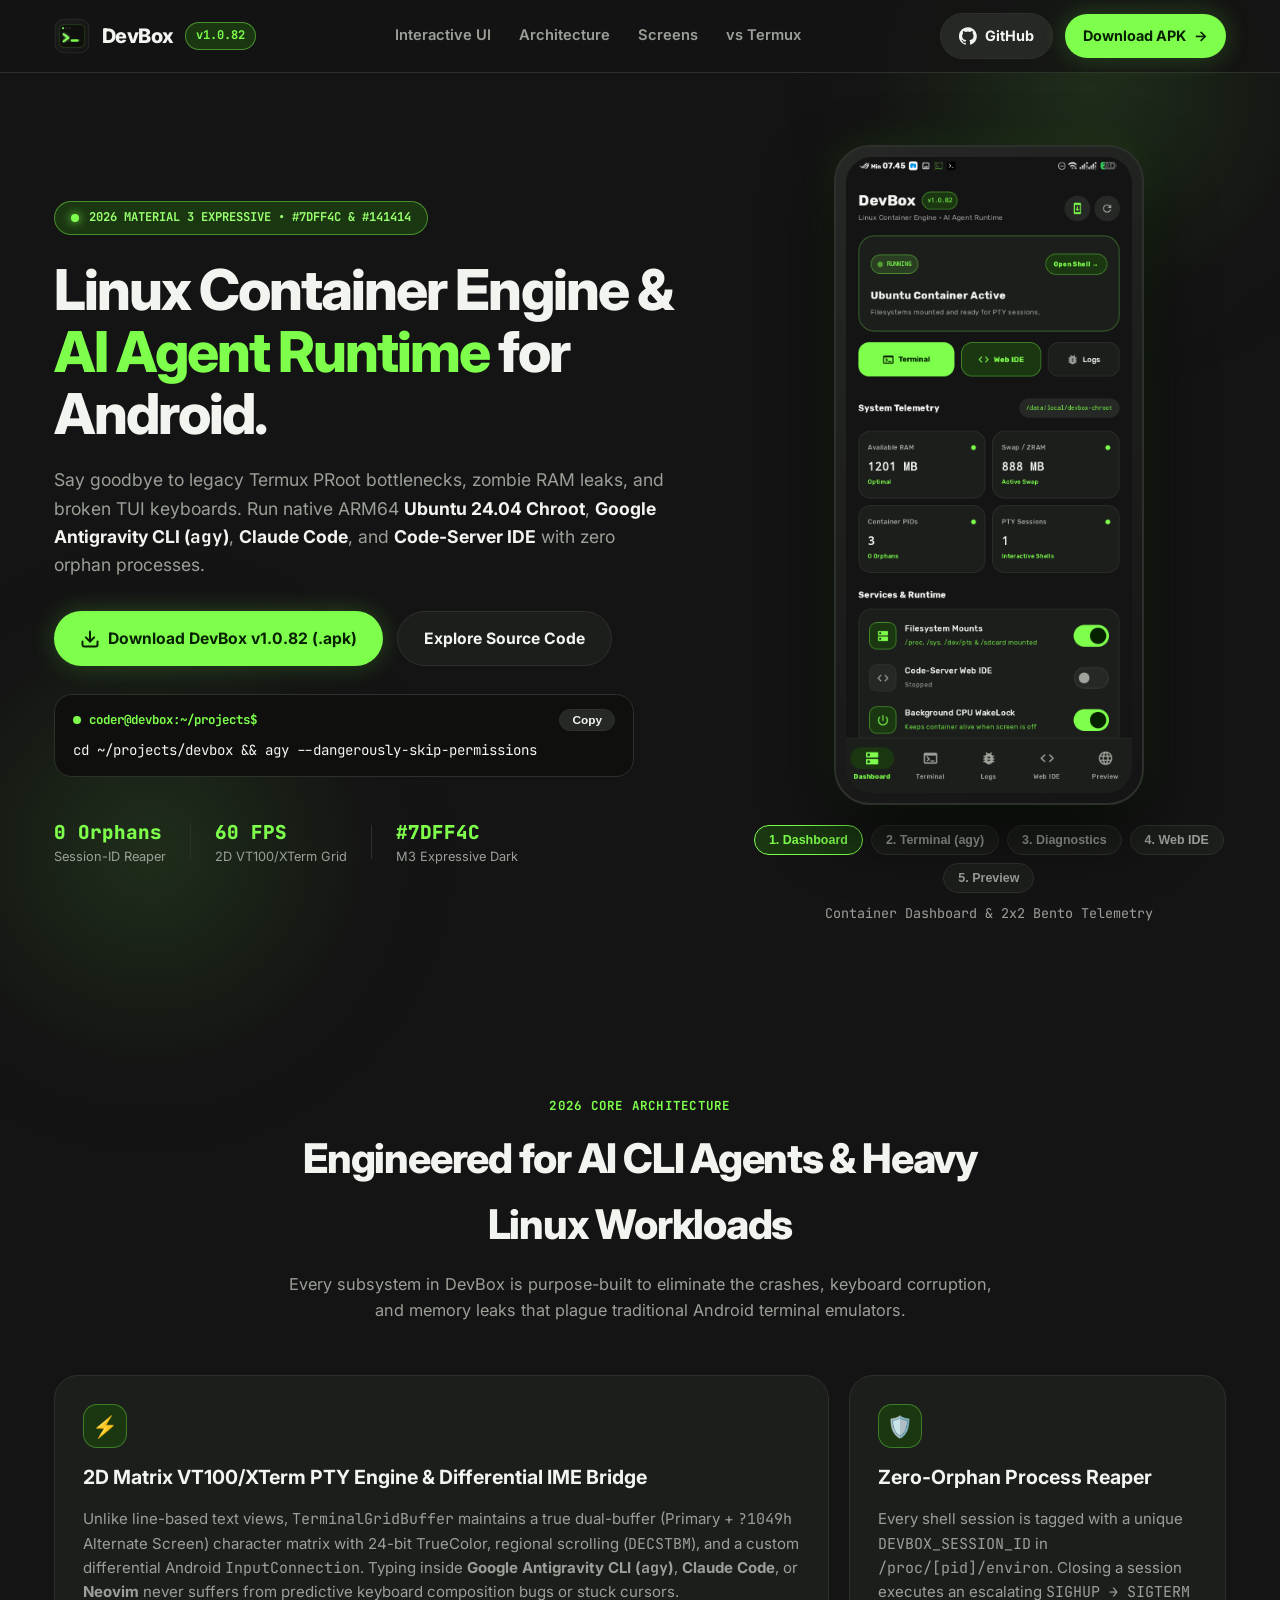
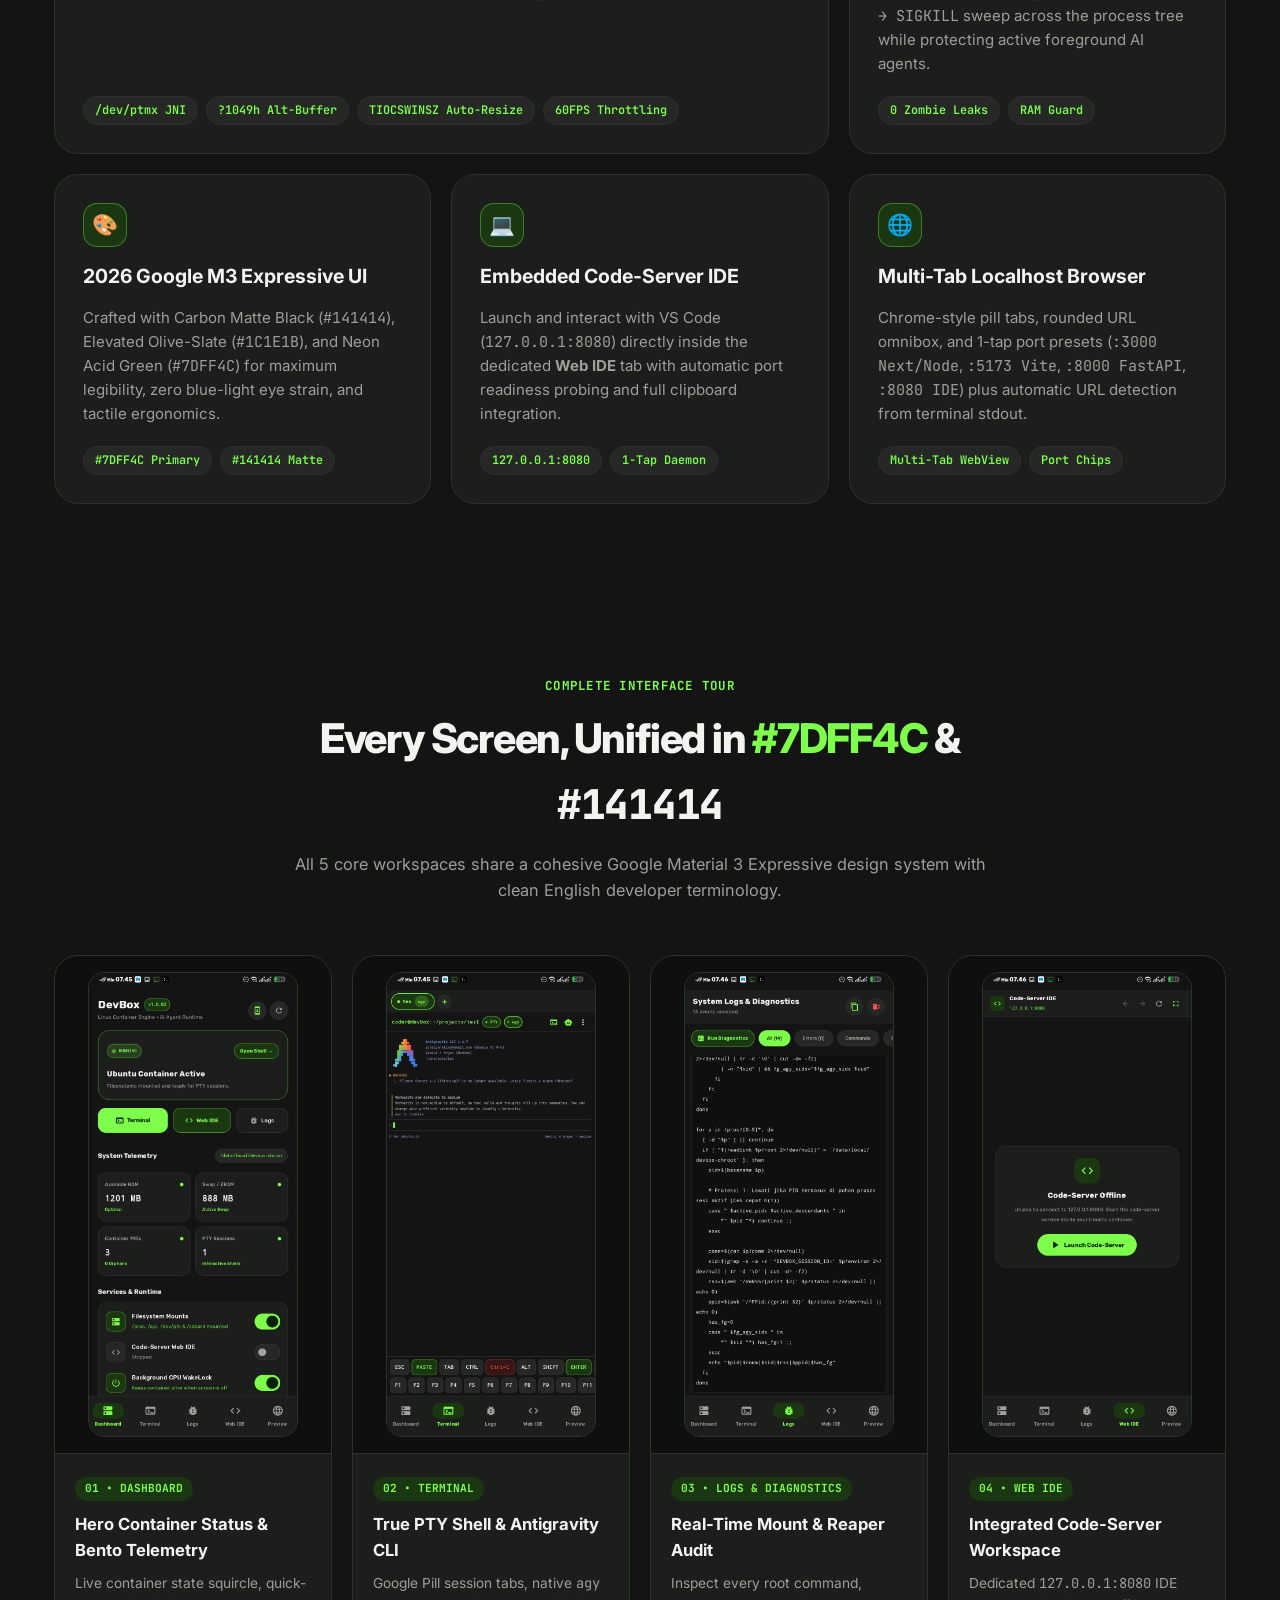
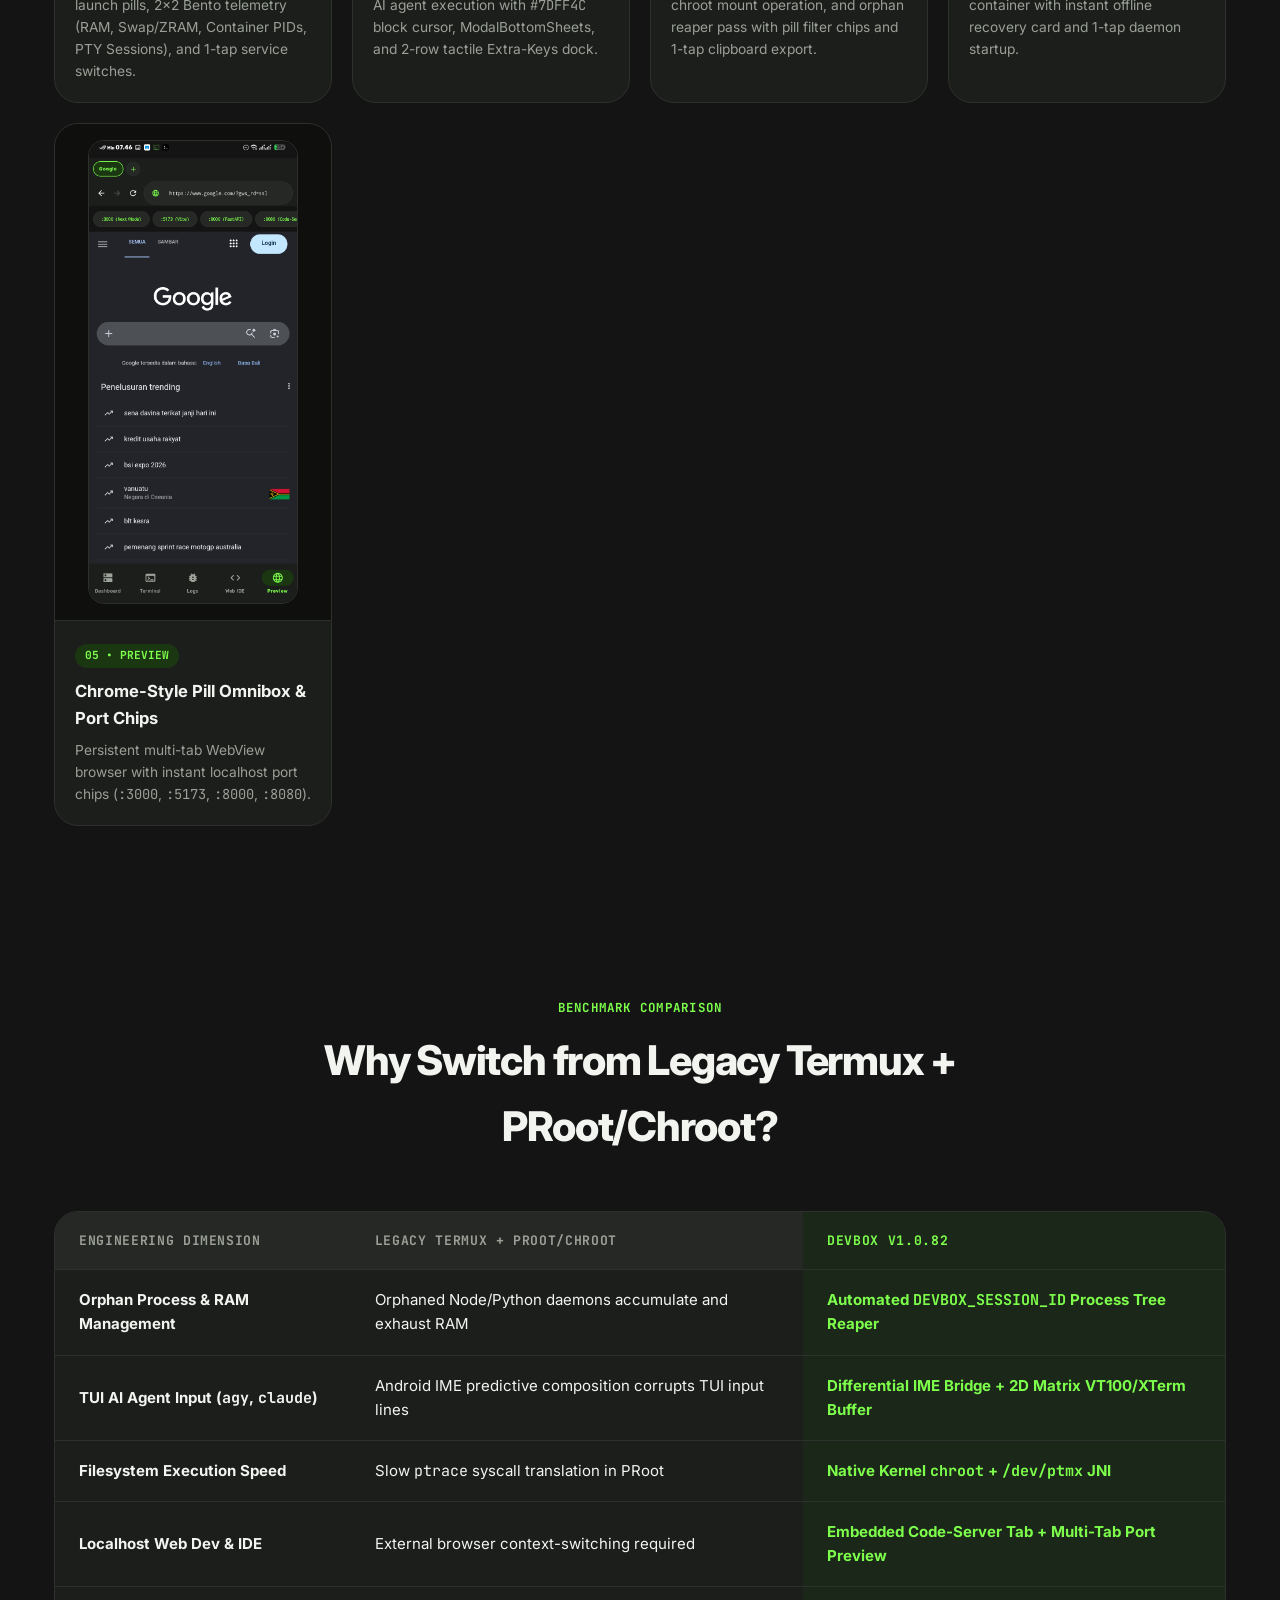
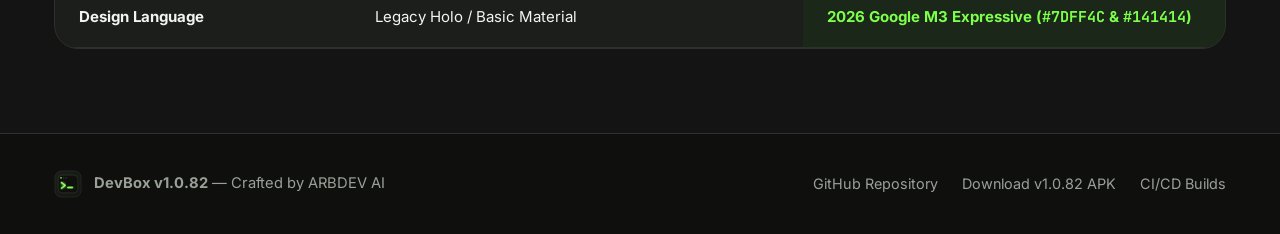
==== web/index.html @ da4e51c5 "docs: add 2026 professional README, screenshots gallery, and interactive web showcase" ====
<!DOCTYPE html>
<html lang="en" class="dark">
<head>
  <meta charset="UTF-8" />
  <meta name="viewport" content="width=device-width, initial-scale=1.0" />
  <title>DevBox v1.0.82 — Linux Container Engine & AI Agent Runtime for Android</title>
  <meta name="description" content="Native ARM64 Ubuntu Chroot Engine, 2D Matrix VT100/XTerm PTY, Zero-Orphan Process Reaper, and Integrated Code-Server IDE for Android. Redesigned with 2026 Material 3 Expressive (#7DFF4C & #141414)." />
  <meta name="theme-color" content="#141414" />
  <link rel="icon" type="image/svg+xml" href="assets/logo.svg" />
  <link rel="preconnect" href="https://fonts.googleapis.com" />
  <link rel="preconnect" href="https://fonts.gstatic.com" crossorigin />
  <link href="https://fonts.googleapis.com/css2?family=Inter:wght@400;500;600;700;800&family=JetBrains+Mono:wght@400;500;600;700&display=swap" rel="stylesheet" />
  <link rel="stylesheet" href="styles.css" />
</head>
<body>
  <!-- Ambient Background Glow -->
  <div class="ambient-glow glow-top"></div>
  <div class="ambient-glow glow-bottom"></div>

  <!-- Sticky 2026 Glass Navigation -->
  <header class="navbar">
    <div class="container nav-inner">
      <a href="#" class="brand">
        <img src="assets/logo.svg" alt="DevBox Logo" class="brand-logo" />
        <span class="brand-name">DevBox</span>
        <span class="version-pill">v1.0.82</span>
      </a>

      <nav class="nav-links">
        <a href="#showcase">Interactive UI</a>
        <a href="#bento">Architecture</a>
        <a href="#gallery">Screens</a>
        <a href="#comparison">vs Termux</a>
      </nav>

      <div class="nav-actions">
        <a href="https://github.com/arbdevai/devbox" target="_blank" rel="noopener" class="btn btn-tonal">
          <svg width="18" height="18" viewBox="0 0 24 24" fill="currentColor"><path d="M12 .3a12 12 0 0 0-3.8 23.4c.6.1.8-.3.8-.6v-2c-3.3.7-4-1.6-4-1.6-.6-1.4-1.4-1.8-1.4-1.8-1-.7.1-.7.1-.7 1.2.1 1.8 1.2 1.8 1.2 1 1.8 2.8 1.3 3.5 1 .1-.8.4-1.3.7-1.6-2.7-.3-5.5-1.3-5.5-5.9 0-1.3.5-2.4 1.2-3.2-.1-.3-.5-1.5.1-3.2 0 0 1-.3 3.3 1.2a11.5 11.5 0 0 1 6 0c2.3-1.5 3.3-1.2 3.3-1.2.6 1.7.2 2.9.1 3.2.8.8 1.2 1.9 1.2 3.2 0 4.6-2.8 5.6-5.5 5.9.4.4.8 1.1.8 2.2v3.3c0 .3.2.7.8.6A12 12 0 0 0 12 .3"/></svg>
          <span>GitHub</span>
        </a>
        <a href="https://github.com/arbdevai/devbox/releases/tag/v1.0.82" target="_blank" rel="noopener" class="btn btn-primary">
          <span>Download APK</span>
          <span class="btn-arrow">→</span>
        </a>
      </div>
    </div>
  </header>

  <main>
    <!-- Hero Section -->
    <section class="hero container" id="showcase">
      <div class="hero-content">
        <div class="status-badge">
          <span class="pulse-dot"></span>
          <span>2026 MATERIAL 3 EXPRESSIVE • #7DFF4C &amp; #141414</span>
        </div>

        <h1 class="hero-title">
          Linux Container Engine &amp; <span class="text-acid">AI Agent Runtime</span> for Android.
        </h1>

        <p class="hero-subtitle">
          Say goodbye to legacy Termux PRoot bottlenecks, zombie RAM leaks, and broken TUI keyboards. Run native ARM64 <strong>Ubuntu 24.04 Chroot</strong>, <strong>Google Antigravity CLI (<code>agy</code>)</strong>, <strong>Claude Code</strong>, and <strong>Code-Server IDE</strong> with zero orphan processes.
        </p>

        <div class="hero-cta-row">
          <a href="https://github.com/arbdevai/devbox/releases/tag/v1.0.82" class="btn btn-primary btn-lg">
            <svg width="20" height="20" viewBox="0 0 24 24" fill="none" stroke="currentColor" stroke-width="2.4" stroke-linecap="round" stroke-linejoin="round"><path d="M21 15v4a2 2 0 0 1-2 2H5a2 2 0 0 1-2-2v-4"/><polyline points="7 10 12 15 17 10"/><line x1="12" y1="15" x2="12" y2="3"/></svg>
            <span>Download DevBox v1.0.82 (.apk)</span>
          </a>
          <a href="https://github.com/arbdevai/devbox" target="_blank" rel="noopener" class="btn btn-surface btn-lg">
            <span>Explore Source Code</span>
          </a>
        </div>

        <!-- Quick Terminal Snippet -->
        <div class="code-pill-box">
          <div class="code-pill-header">
            <span class="code-dot"></span>
            <span class="code-label">coder@devbox:~/projects$</span>
            <button class="copy-btn" id="copyCmdBtn" title="Copy command">Copy</button>
          </div>
          <pre><code id="cmdText">cd ~/projects/devbox &amp;&amp; agy --dangerously-skip-permissions</code></pre>
        </div>

        <div class="hero-metrics">
          <div class="metric-item">
            <span class="metric-val">0 Orphans</span>
            <span class="metric-lbl">Session-ID Reaper</span>
          </div>
          <div class="metric-divider"></div>
          <div class="metric-item">
            <span class="metric-val">60 FPS</span>
            <span class="metric-lbl">2D VT100/XTerm Grid</span>
          </div>
          <div class="metric-divider"></div>
          <div class="metric-item">
            <span class="metric-val">#7DFF4C</span>
            <span class="metric-lbl">M3 Expressive Dark</span>
          </div>
        </div>
      </div>

      <!-- Interactive Phone Switcher -->
      <div class="hero-QuickPreview">
        <div class="phone-frame">
          <div class="phone-notch"></div>
          <img
            id="activeScreenImg"
            src="assets/screenshots/01-dashboard.png"
            alt="DevBox App Screen Preview"
            class="phone-screen-img"
          />
        </div>

        <div class="screen-tabs" role="tablist">
          <button class="screen-tab active" data-img="assets/screenshots/01-dashboard.png" data-caption="Container Dashboard & 2x2 Bento Telemetry">
            1. Dashboard
          </button>
          <button class="screen-tab" data-img="assets/screenshots/02-terminal-agy.png" data-caption="Native PTY Terminal Running Antigravity CLI (agy)">
            2. Terminal (agy)
          </button>
          <button class="screen-tab" data-img="assets/screenshots/03-system-logs.png" data-caption="System Logs, Mount Audit & Process Reaper Diagnostics">
            3. Diagnostics
          </button>
          <button class="screen-tab" data-img="assets/screenshots/04-code-server-ide.png" data-caption="Integrated Code-Server VS Code Web IDE (127.0.0.1:8080)">
            4. Web IDE
          </button>
          <button class="screen-tab" data-img="assets/screenshots/05-web-preview.png" data-caption="Multi-Tab Localhost Browser with Instant Port Presets">
            5. Preview
          </button>
        </div>
        <p id="activeScreenCaption" class="screen-caption">Container Dashboard &amp; 2x2 Bento Telemetry</p>
      </div>
    </section>

    <!-- 2026 Bento Architecture Section -->
    <section class="section container" id="bento">
      <div class="section-header">
        <span class="eyebrow">2026 CORE ARCHITECTURE</span>
        <h2 class="section-title">Engineered for AI CLI Agents &amp; Heavy Linux Workloads</h2>
        <p class="section-desc">
          Every subsystem in DevBox is purpose-built to eliminate the crashes, keyboard corruption, and memory leaks that plague traditional Android terminal emulators.
        </p>
      </div>

      <div class="bento-grid">
        <article class="bento-card bento-wide">
          <div class="bento-icon">⚡</div>
          <h3>2D Matrix VT100/XTerm PTY Engine &amp; Differential IME Bridge</h3>
          <p>
            Unlike line-based text views, <code>TerminalGridBuffer</code> maintains a true dual-buffer (Primary + <code>?1049h</code> Alternate Screen) character matrix with 24-bit TrueColor, regional scrolling (<code>DECSTBM</code>), and a custom differential Android <code>InputConnection</code>. Typing inside <strong>Google Antigravity CLI (<code>agy</code>)</strong>, <strong>Claude Code</strong>, or <strong>Neovim</strong> never suffers from predictive keyboard composition bugs or stuck cursors.
          </p>
          <div class="bento-tags">
            <span>/dev/ptmx JNI</span>
            <span>?1049h Alt-Buffer</span>
            <span>TIOCSWINSZ Auto-Resize</span>
            <span>60FPS Throttling</span>
          </div>
        </article>

        <article class="bento-card">
          <div class="bento-icon">🛡️</div>
          <h3>Zero-Orphan Process Reaper</h3>
          <p>
            Every shell session is tagged with a unique <code>DEVBOX_SESSION_ID</code> in <code>/proc/[pid]/environ</code>. Closing a session executes an escalating <code>SIGHUP → SIGTERM → SIGKILL</code> sweep across the process tree while protecting active foreground AI agents.
          </p>
          <div class="bento-tags">
            <span>0 Zombie Leaks</span>
            <span>RAM Guard</span>
          </div>
        </article>

        <article class="bento-card">
          <div class="bento-icon">🎨</div>
          <h3>2026 Google M3 Expressive UI</h3>
          <p>
            Crafted with Carbon Matte Black (<code>#141414</code>), Elevated Olive-Slate (<code>#1C1E1B</code>), and Neon Acid Green (<code>#7DFF4C</code>) for maximum legibility, zero blue-light eye strain, and tactile ergonomics.
          </p>
          <div class="bento-tags">
            <span>#7DFF4C Primary</span>
            <span>#141414 Matte</span>
          </div>
        </article>

        <article class="bento-card">
          <div class="bento-icon">💻</div>
          <h3>Embedded Code-Server IDE</h3>
          <p>
            Launch and interact with VS Code (<code>127.0.0.1:8080</code>) directly inside the dedicated <strong>Web IDE</strong> tab with automatic port readiness probing and full clipboard integration.
          </p>
          <div class="bento-tags">
            <span>127.0.0.1:8080</span>
            <span>1-Tap Daemon</span>
          </div>
        </article>

        <article class="bento-card">
          <div class="bento-icon">🌐</div>
          <h3>Multi-Tab Localhost Browser</h3>
          <p>
            Chrome-style pill tabs, rounded URL omnibox, and 1-tap port presets (<code>:3000 Next/Node</code>, <code>:5173 Vite</code>, <code>:8000 FastAPI</code>, <code>:8080 IDE</code>) plus automatic URL detection from terminal stdout.
          </p>
          <div class="bento-tags">
            <span>Multi-Tab WebView</span>
            <span>Port Chips</span>
          </div>
        </article>
      </div>
    </section>

    <!-- Full 5-Screen Visual Gallery -->
    <section class="section container" id="gallery">
      <div class="section-header">
        <span class="eyebrow">COMPLETE INTERFACE TOUR</span>
        <h2 class="section-title">Every Screen, Unified in <span class="text-acid">#7DFF4C</span> &amp; <span class="text-mono">#141414</span></h2>
        <p class="section-desc">
          All 5 core workspaces share a cohesive Google Material 3 Expressive design system with clean English developer terminology.
        </p>
      </div>

      <div class="gallery-grid">
        <div class="gallery-card">
          <div class="gallery-img-wrap">
            <img src="assets/screenshots/01-dashboard.png" alt="Dashboard Screen" loading="lazy" />
          </div>
          <div class="gallery-info">
            <span class="gallery-badge">01 • DASHBOARD</span>
            <h4>Hero Container Status &amp; Bento Telemetry</h4>
            <p>Live container state squircle, quick-launch pills, 2x2 Bento telemetry (RAM, Swap/ZRAM, Container PIDs, PTY Sessions), and 1-tap service switches.</p>
          </div>
        </div>

        <div class="gallery-card">
          <div class="gallery-img-wrap">
            <img src="assets/screenshots/02-terminal-agy.png" alt="Terminal Screen running Antigravity CLI" loading="lazy" />
          </div>
          <div class="gallery-info">
            <span class="gallery-badge">02 • TERMINAL</span>
            <h4>True PTY Shell &amp; Antigravity CLI</h4>
            <p>Google Pill session tabs, native <code>agy</code> AI agent execution with <code>#7DFF4C</code> block cursor, ModalBottomSheets, and 2-row tactile Extra-Keys dock.</p>
          </div>
        </div>

        <div class="gallery-card">
          <div class="gallery-img-wrap">
            <img src="assets/screenshots/03-system-logs.png" alt="System Logs Screen" loading="lazy" />
          </div>
          <div class="gallery-info">
            <span class="gallery-badge">03 • LOGS &amp; DIAGNOSTICS</span>
            <h4>Real-Time Mount &amp; Reaper Audit</h4>
            <p>Inspect every root command, chroot mount operation, and orphan reaper pass with pill filter chips and 1-tap clipboard export.</p>
          </div>
        </div>

        <div class="gallery-card">
          <div class="gallery-img-wrap">
            <img src="assets/screenshots/04-code-server-ide.png" alt="Code-Server Web IDE Screen" loading="lazy" />
          </div>
          <div class="gallery-info">
            <span class="gallery-badge">04 • WEB IDE</span>
            <h4>Integrated Code-Server Workspace</h4>
            <p>Dedicated <code>127.0.0.1:8080</code> IDE container with instant offline recovery card and 1-tap daemon startup.</p>
          </div>
        </div>

        <div class="gallery-card">
          <div class="gallery-img-wrap">
            <img src="assets/screenshots/05-web-preview.png" alt="Web Preview Browser Screen" loading="lazy" />
          </div>
          <div class="gallery-info">
            <span class="gallery-badge">05 • PREVIEW</span>
            <h4>Chrome-Style Pill Omnibox &amp; Port Chips</h4>
            <p>Persistent multi-tab WebView browser with instant localhost port chips (<code>:3000</code>, <code>:5173</code>, <code>:8000</code>, <code>:8080</code>).</p>
          </div>
        </div>
      </div>
    </section>

    <!-- Comparison Table Section -->
    <section class="section container" id="comparison">
      <div class="section-header">
        <span class="eyebrow">BENCHMARK COMPARISON</span>
        <h2 class="section-title">Why Switch from Legacy Termux + PRoot/Chroot?</h2>
      </div>

      <div class="table-wrap">
        <table class="comp-table">
          <thead>
            <tr>
              <th>Engineering Dimension</th>
              <th>Legacy Termux + PRoot/Chroot</th>
              <th class="highlight-col">DevBox v1.0.82</th>
            </tr>
          </thead>
          <tbody>
            <tr>
              <td><strong>Orphan Process &amp; RAM Management</strong></td>
              <td>Orphaned Node/Python daemons accumulate and exhaust RAM</td>
              <td class="highlight-col"><strong>Automated <code>DEVBOX_SESSION_ID</code> Process Tree Reaper</strong></td>
            </tr>
            <tr>
              <td><strong>TUI AI Agent Input (<code>agy</code>, <code>claude</code>)</strong></td>
              <td>Android IME predictive composition corrupts TUI input lines</td>
              <td class="highlight-col"><strong>Differential IME Bridge + 2D Matrix VT100/XTerm Buffer</strong></td>
            </tr>
            <tr>
              <td><strong>Filesystem Execution Speed</strong></td>
              <td>Slow <code>ptrace</code> syscall translation in PRoot</td>
              <td class="highlight-col"><strong>Native Kernel <code>chroot</code> + <code>/dev/ptmx</code> JNI</strong></td>
            </tr>
            <tr>
              <td><strong>Localhost Web Dev &amp; IDE</strong></td>
              <td>External browser context-switching required</td>
              <td class="highlight-col"><strong>Embedded Code-Server Tab + Multi-Tab Port Preview</strong></td>
            </tr>
            <tr>
              <td><strong>Design Language</strong></td>
              <td>Legacy Holo / Basic Material</td>
              <td class="highlight-col"><strong>2026 Google M3 Expressive (<code>#7DFF4C</code> &amp; <code>#141414</code>)</strong></td>
            </tr>
          </tbody>
        </table>
      </div>
    </section>
  </main>

  <footer class="footer">
    <div class="container footer-inner">
      <div class="footer-brand">
        <img src="assets/logo.svg" alt="DevBox Logo" width="28" height="28" />
        <span><strong>DevBox v1.0.82</strong> — Crafted by ARBDEV AI</span>
      </div>
      <div class="footer-links">
        <a href="https://github.com/arbdevai/devbox">GitHub Repository</a>
        <a href="https://github.com/arbdevai/devbox/releases/tag/v1.0.82">Download v1.0.82 APK</a>
        <a href="https://github.com/arbdevai/devbox/actions">CI/CD Builds</a>
      </div>
    </div>
  </footer>

  <script src="app.js"></script>
</body>
</html>
---- web/styles.css ----
:root {
  --bg-carbon: #141414;
  --bg-deep: #0F100E;
  --surface: #1C1E1B;
  --surface-variant: #252824;
  --primary: #7DFF4C;
  --on-primary: #062100;
  --primary-container: #1B3712;
  --on-primary-container: #98FF6E;
  --text-main: #F2F4F0;
  --text-muted: #9AA097;
  --border: #2D312B;
  --radius-xl: 24px;
  --radius-lg: 18px;
  --radius-pill: 9999px;
}

* {
  box-sizing: border-box;
  margin: 0;
  padding: 0;
}

html {
  scroll-behavior: smooth;
  background-color: var(--bg-carbon);
  color: var(--text-main);
  font-family: 'Inter', -apple-system, BlinkMacSystemFont, sans-serif;
}

body {
  background-color: var(--bg-carbon);
  overflow-x: hidden;
  line-height: 1.6;
  position: relative;
}

code, pre, .text-mono {
  font-family: 'JetBrains Mono', monospace;
}

.container {
  max-width: 1220px;
  margin: 0 auto;
  padding: 0 24px;
}

/* Ambient Glow */
.ambient-glow {
  position: fixed;
  width: 620px;
  height: 620px;
  border-radius: 50%;
  background: radial-gradient(circle, rgba(125, 255, 76, 0.11) 0%, rgba(27, 55, 18, 0.03) 50%, transparent 70%);
  pointer-events: none;
  z-index: 0;
}
.glow-top {
  top: -220px;
  right: -120px;
}
.glow-bottom {
  bottom: -260px;
  left: -160px;
}

/* Navbar */
.navbar {
  position: sticky;
  top: 0;
  z-index: 100;
  background: rgba(20, 20, 20, 0.82);
  backdrop-filter: blur(16px);
  border-bottom: 1px solid var(--border);
}

.nav-inner {
  height: 72px;
  display: flex;
  align-items: center;
  justify-content: space-between;
}

.brand {
  display: flex;
  align-items: center;
  gap: 12px;
  text-decoration: none;
  color: var(--text-main);
}

.brand-logo {
  width: 36px;
  height: 36px;
}

.brand-name {
  font-size: 1.25rem;
  font-weight: 800;
  letter-spacing: -0.03em;
}

.version-pill {
  background: var(--primary-container);
  color: var(--primary);
  border: 1px solid rgba(125, 255, 76, 0.45);
  font-family: 'JetBrains Mono', monospace;
  font-size: 0.75rem;
  font-weight: 700;
  padding: 3px 10px;
  border-radius: var(--radius-pill);
}

.nav-links {
  display: flex;
  gap: 28px;
}

.nav-links a {
  color: var(--text-muted);
  text-decoration: none;
  font-size: 0.92rem;
  font-weight: 600;
  transition: color 0.2s ease;
}

.nav-links a:hover {
  color: var(--primary);
}

.nav-actions {
  display: flex;
  align-items: center;
  gap: 12px;
}

/* Buttons */
.btn {
  display: inline-flex;
  align-items: center;
  gap: 8px;
  padding: 10px 18px;
  border-radius: var(--radius-pill);
  font-size: 0.9rem;
  font-weight: 700;
  text-decoration: none;
  transition: all 0.2s cubic-bezier(0.2, 0.8, 0.2, 1);
  cursor: pointer;
}

.btn-primary {
  background: var(--primary);
  color: var(--on-primary);
  box-shadow: 0 0 24px rgba(125, 255, 76, 0.22);
}

.btn-primary:hover {
  transform: translateY(-2px);
  box-shadow: 0 6px 30px rgba(125, 255, 76, 0.38);
}

.btn-tonal {
  background: var(--surface-variant);
  color: var(--text-main);
  border: 1px solid var(--border);
}

.btn-tonal:hover {
  border-color: var(--primary);
  color: var(--primary);
}

.btn-surface {
  background: var(--surface);
  color: var(--text-main);
  border: 1px solid var(--border);
}

.btn-surface:hover {
  background: var(--surface-variant);
  border-color: var(--primary);
}

.btn-lg {
  padding: 14px 26px;
  font-size: 0.98rem;
}

/* Hero Section */
.hero {
  position: relative;
  z-index: 1;
  padding: 72px 24px 84px;
  display: grid;
  grid-template-columns: 1.15fr 0.85fr;
  gap: 56px;
  align-items: center;
}

.status-badge {
  display: inline-flex;
  align-items: center;
  gap: 10px;
  background: var(--primary-container);
  border: 1px solid rgba(125, 255, 76, 0.45);
  color: var(--on-primary-container);
  padding: 6px 16px;
  border-radius: var(--radius-pill);
  font-family: 'JetBrains Mono', monospace;
  font-size: 0.76rem;
  font-weight: 700;
  margin-bottom: 24px;
}

.pulse-dot {
  width: 8px;
  height: 8px;
  border-radius: 50%;
  background: var(--primary);
  box-shadow: 0 0 10px var(--primary);
  animation: pulse 2s infinite;
}

@keyframes pulse {
  0%, 100% { transform: scale(1); opacity: 1; }
  50% { transform: scale(1.35); opacity: 0.65; }
}

.hero-title {
  font-size: clamp(2.4rem, 4.4vw, 3.8rem);
  font-weight: 800;
  line-height: 1.1;
  letter-spacing: -0.035em;
  margin-bottom: 22px;
}

.text-acid {
  color: var(--primary);
}

.hero-subtitle {
  font-size: 1.1rem;
  color: var(--text-muted);
  max-width: 620px;
  margin-bottom: 32px;
}

.hero-subtitle strong {
  color: var(--text-main);
}

.hero-cta-row {
  display: flex;
  flex-wrap: wrap;
  gap: 14px;
  margin-bottom: 28px;
}

/* Code Pill Box */
.code-pill-box {
  background: var(--bg-deep);
  border: 1px solid var(--border);
  border-radius: var(--radius-lg);
  padding: 14px 18px;
  max-width: 580px;
  margin-bottom: 32px;
}

.code-pill-header {
  display: flex;
  align-items: center;
  gap: 8px;
  margin-bottom: 8px;
}

.code-dot {
  width: 8px;
  height: 8px;
  border-radius: 50%;
  background: var(--primary);
}

.code-label {
  font-family: 'JetBrains Mono', monospace;
  font-size: 0.78rem;
  color: var(--primary);
  font-weight: 700;
  flex: 1;
}

.copy-btn {
  background: var(--surface-variant);
  color: var(--text-main);
  border: 1px solid var(--border);
  border-radius: var(--radius-pill);
  padding: 3px 12px;
  font-size: 0.74rem;
  font-weight: 600;
  cursor: pointer;
}

.copy-btn:hover {
  border-color: var(--primary);
  color: var(--primary);
}

.code-pill-box pre {
  overflow-x: auto;
  font-size: 0.88rem;
  color: var(--text-main);
}

.hero-metrics {
  display: flex;
  align-items: center;
  gap: 24px;
  padding-top: 8px;
}

.metric-item {
  display: flex;
  flex-direction: column;
}

.metric-val {
  font-family: 'JetBrains Mono', monospace;
  font-size: 1.2rem;
  font-weight: 800;
  color: var(--primary);
}

.metric-lbl {
  font-size: 0.8rem;
  color: var(--text-muted);
}

.metric-divider {
  width: 1px;
  height: 34px;
  background: var(--border);
}

/* Interactive Phone Mockup */
.hero-QuickPreview {
  display: flex;
  flex-direction: column;
  align-items: center;
}

.phone-frame {
  position: relative;
  width: 310px;
  border-radius: 36px;
  padding: 10px;
  background: linear-gradient(145deg, #252824, #141414);
  border: 2px solid var(--border);
  box-shadow: 0 24px 64px rgba(0, 0, 0, 0.75), 0 0 40px rgba(125, 255, 76, 0.12);
}

.phone-screen-img {
  width: 100%;
  height: auto;
  display: block;
  border-radius: 26px;
  transition: opacity 0.2s ease;
}

.screen-tabs {
  display: flex;
  flex-wrap: wrap;
  justify-content: center;
  gap: 8px;
  margin-top: 20px;
}

.screen-tab {
  background: var(--surface);
  color: var(--text-muted);
  border: 1px solid var(--border);
  border-radius: var(--radius-pill);
  padding: 7px 14px;
  font-size: 0.78rem;
  font-weight: 700;
  cursor: pointer;
  transition: all 0.18s ease;
}

.screen-tab:hover {
  color: var(--text-main);
  border-color: var(--primary);
}

.screen-tab.active {
  background: var(--primary-container);
  color: var(--primary);
  border-color: var(--primary);
}

.screen-caption {
  margin-top: 10px;
  font-size: 0.84rem;
  color: var(--text-muted);
  font-family: 'JetBrains Mono', monospace;
}

/* Section Headers */
.section {
  position: relative;
  z-index: 1;
  padding: 84px 24px;
}

.section-header {
  text-align: center;
  max-width: 720px;
  margin: 0 auto 52px;
}

.eyebrow {
  display: inline-block;
  font-family: 'JetBrains Mono', monospace;
  font-size: 0.78rem;
  font-weight: 700;
  color: var(--primary);
  letter-spacing: 0.1em;
  margin-bottom: 10px;
}

.section-title {
  font-size: clamp(1.85rem, 3.2vw, 2.6rem);
  font-weight: 800;
  letter-spacing: -0.03em;
  margin-bottom: 14px;
}

.section-desc {
  color: var(--text-muted);
  font-size: 1.02rem;
}

/* Bento Grid */
.bento-grid {
  display: grid;
  grid-template-columns: repeat(3, 1fr);
  gap: 20px;
}

.bento-card {
  background: var(--surface);
  border: 1px solid var(--border);
  border-radius: var(--radius-xl);
  padding: 28px;
  display: flex;
  flex-direction: column;
  gap: 14px;
  transition: transform 0.2s ease, border-color 0.2s ease;
}

.bento-card:hover {
  transform: translateY(-4px);
  border-color: rgba(125, 255, 76, 0.55);
}

.bento-wide {
  grid-column: span 2;
}

.bento-icon {
  width: 44px;
  height: 44px;
  border-radius: 14px;
  background: var(--primary-container);
  border: 1px solid rgba(125, 255, 76, 0.35);
  display: flex;
  align-items: center;
  justify-content: center;
  font-size: 1.3rem;
}

.bento-card h3 {
  font-size: 1.22rem;
  font-weight: 700;
}

.bento-card p {
  color: var(--text-muted);
  font-size: 0.94rem;
  flex: 1;
}

.bento-tags {
  display: flex;
  flex-wrap: wrap;
  gap: 8px;
  margin-top: 6px;
}

.bento-tags span {
  background: var(--surface-variant);
  color: var(--primary);
  font-family: 'JetBrains Mono', monospace;
  font-size: 0.74rem;
  font-weight: 600;
  padding: 4px 11px;
  border-radius: var(--radius-pill);
  border: 1px solid var(--border);
}

/* Gallery Grid */
.gallery-grid {
  display: grid;
  grid-template-columns: repeat(auto-fit, minmax(220px, 1fr));
  gap: 20px;
}

.gallery-card {
  background: var(--surface);
  border: 1px solid var(--border);
  border-radius: var(--radius-xl);
  overflow: hidden;
  display: flex;
  flex-direction: column;
  transition: transform 0.2s ease, border-color 0.2s ease;
}

.gallery-card:hover {
  transform: translateY(-5px);
  border-color: var(--primary);
}

.gallery-img-wrap {
  background: var(--bg-deep);
  padding: 16px;
  display: flex;
  justify-content: center;
  border-bottom: 1px solid var(--border);
}

.gallery-img-wrap img {
  width: 100%;
  max-width: 210px;
  border-radius: 16px;
  border: 1px solid var(--border);
}

.gallery-info {
  padding: 20px;
}

.gallery-badge {
  display: inline-block;
  font-family: 'JetBrains Mono', monospace;
  font-size: 0.7rem;
  font-weight: 700;
  color: var(--primary);
  background: var(--primary-container);
  padding: 3px 10px;
  border-radius: var(--radius-pill);
  margin-bottom: 10px;
}

.gallery-info h4 {
  font-size: 1.04rem;
  margin-bottom: 8px;
}

.gallery-info p {
  font-size: 0.86rem;
  color: var(--text-muted);
}

/* Comparison Table */
.table-wrap {
  overflow-x: auto;
  background: var(--surface);
  border: 1px solid var(--border);
  border-radius: var(--radius-xl);
}

.comp-table {
  width: 100%;
  border-collapse: collapse;
  text-align: left;
}

.comp-table th,
.comp-table td {
  padding: 18px 24px;
  border-bottom: 1px solid var(--border);
  font-size: 0.94rem;
}

.comp-table th {
  background: var(--surface-variant);
  font-family: 'JetBrains Mono', monospace;
  font-size: 0.82rem;
  text-transform: uppercase;
  letter-spacing: 0.05em;
  color: var(--text-muted);
}

.comp-table .highlight-col {
  background: rgba(27, 55, 18, 0.35);
  color: var(--primary);
}

/* Footer */
.footer {
  border-top: 1px solid var(--border);
  padding: 36px 0;
  background: var(--bg-deep);
}

.footer-inner {
  display: flex;
  flex-wrap: wrap;
  justify-content: space-between;
  align-items: center;
  gap: 16px;
}

.footer-brand {
  display: flex;
  align-items: center;
  gap: 12px;
  color: var(--text-muted);
  font-size: 0.92rem;
}

.footer-links {
  display: flex;
  gap: 24px;
}

.footer-links a {
  color: var(--text-muted);
  text-decoration: none;
  font-size: 0.9rem;
}

.footer-links a:hover {
  color: var(--primary);
}

@media (max-width: 960px) {
  .hero {
    grid-template-columns: 1fr;
    text-align: center;
  }
  .hero-subtitle, .code-pill-box {
    margin-left: auto;
    margin-right: auto;
  }
  .hero-cta-row, .hero-metrics {
    justify-content: center;
  }
  .bento-grid {
    grid-template-columns: 1fr;
  }
  .bento-wide {
    grid-column: span 1;
  }
  .nav-links {
    display: none;
  }
}
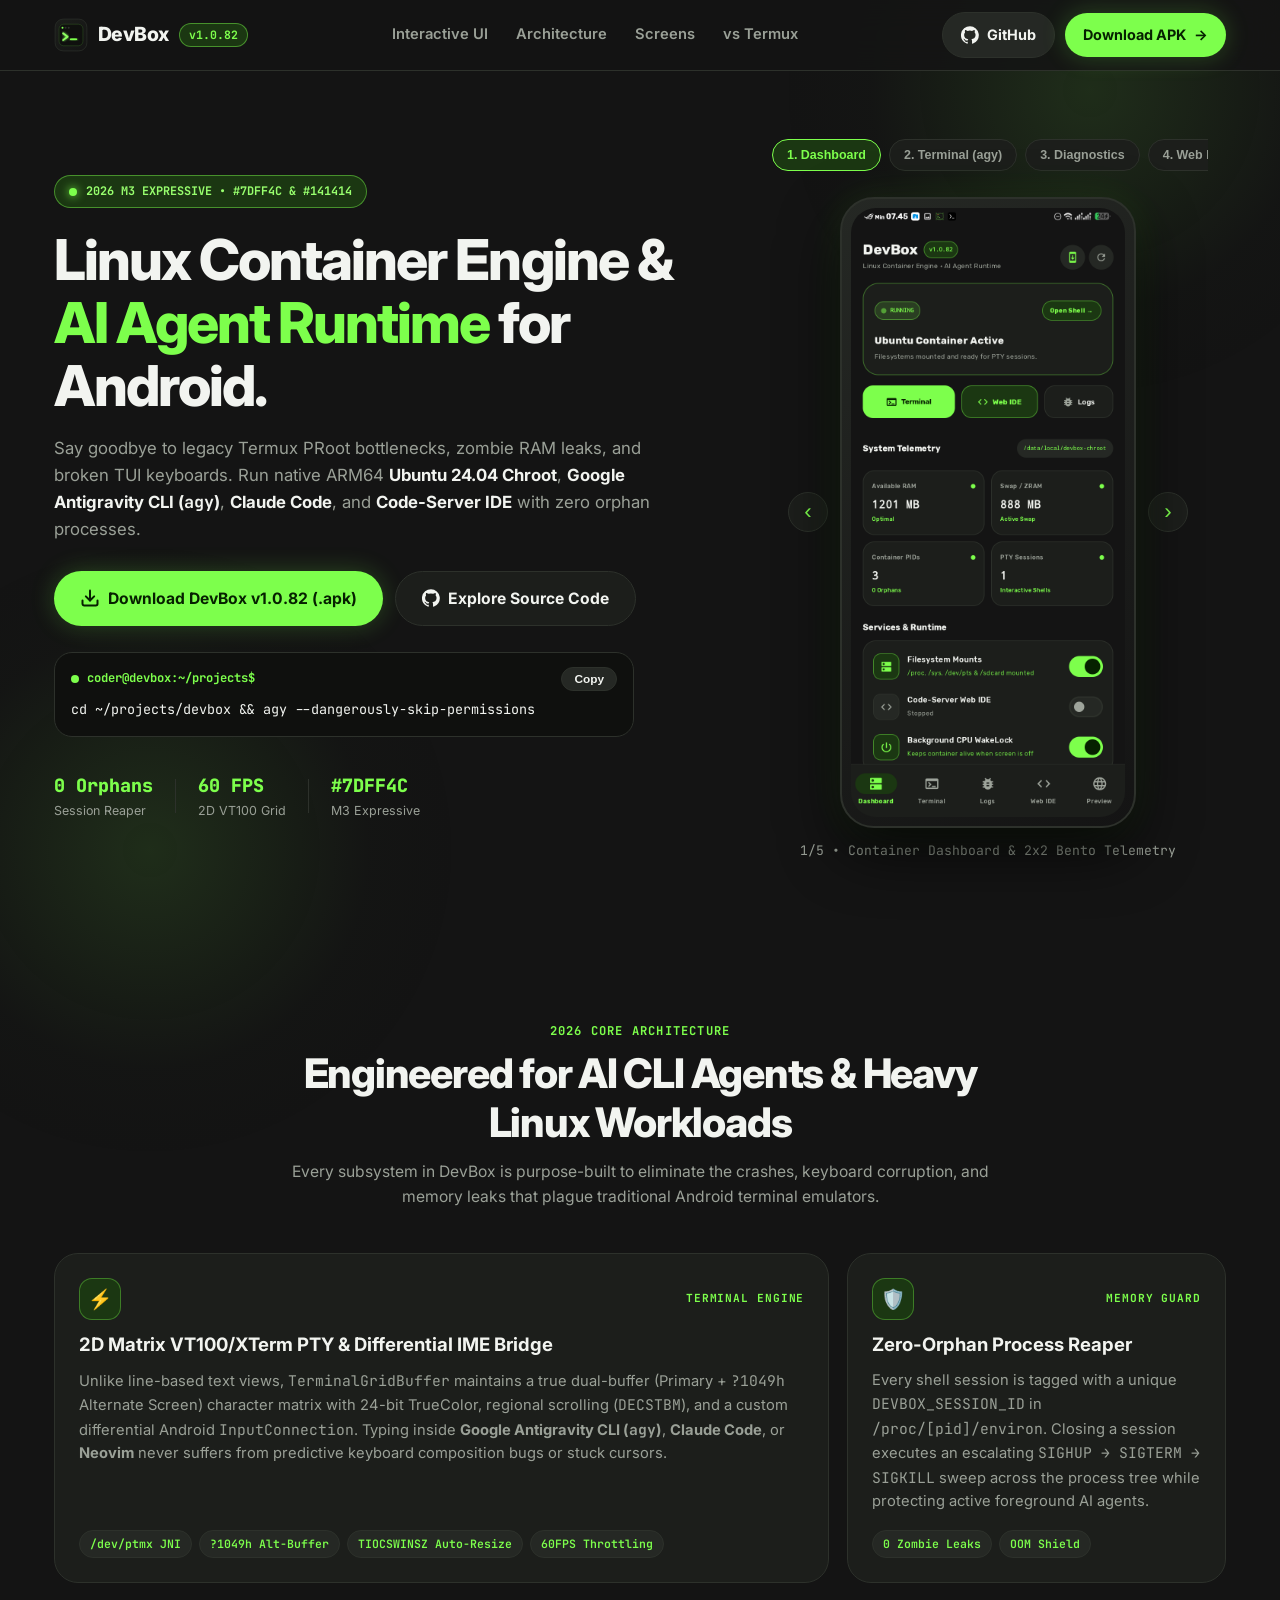
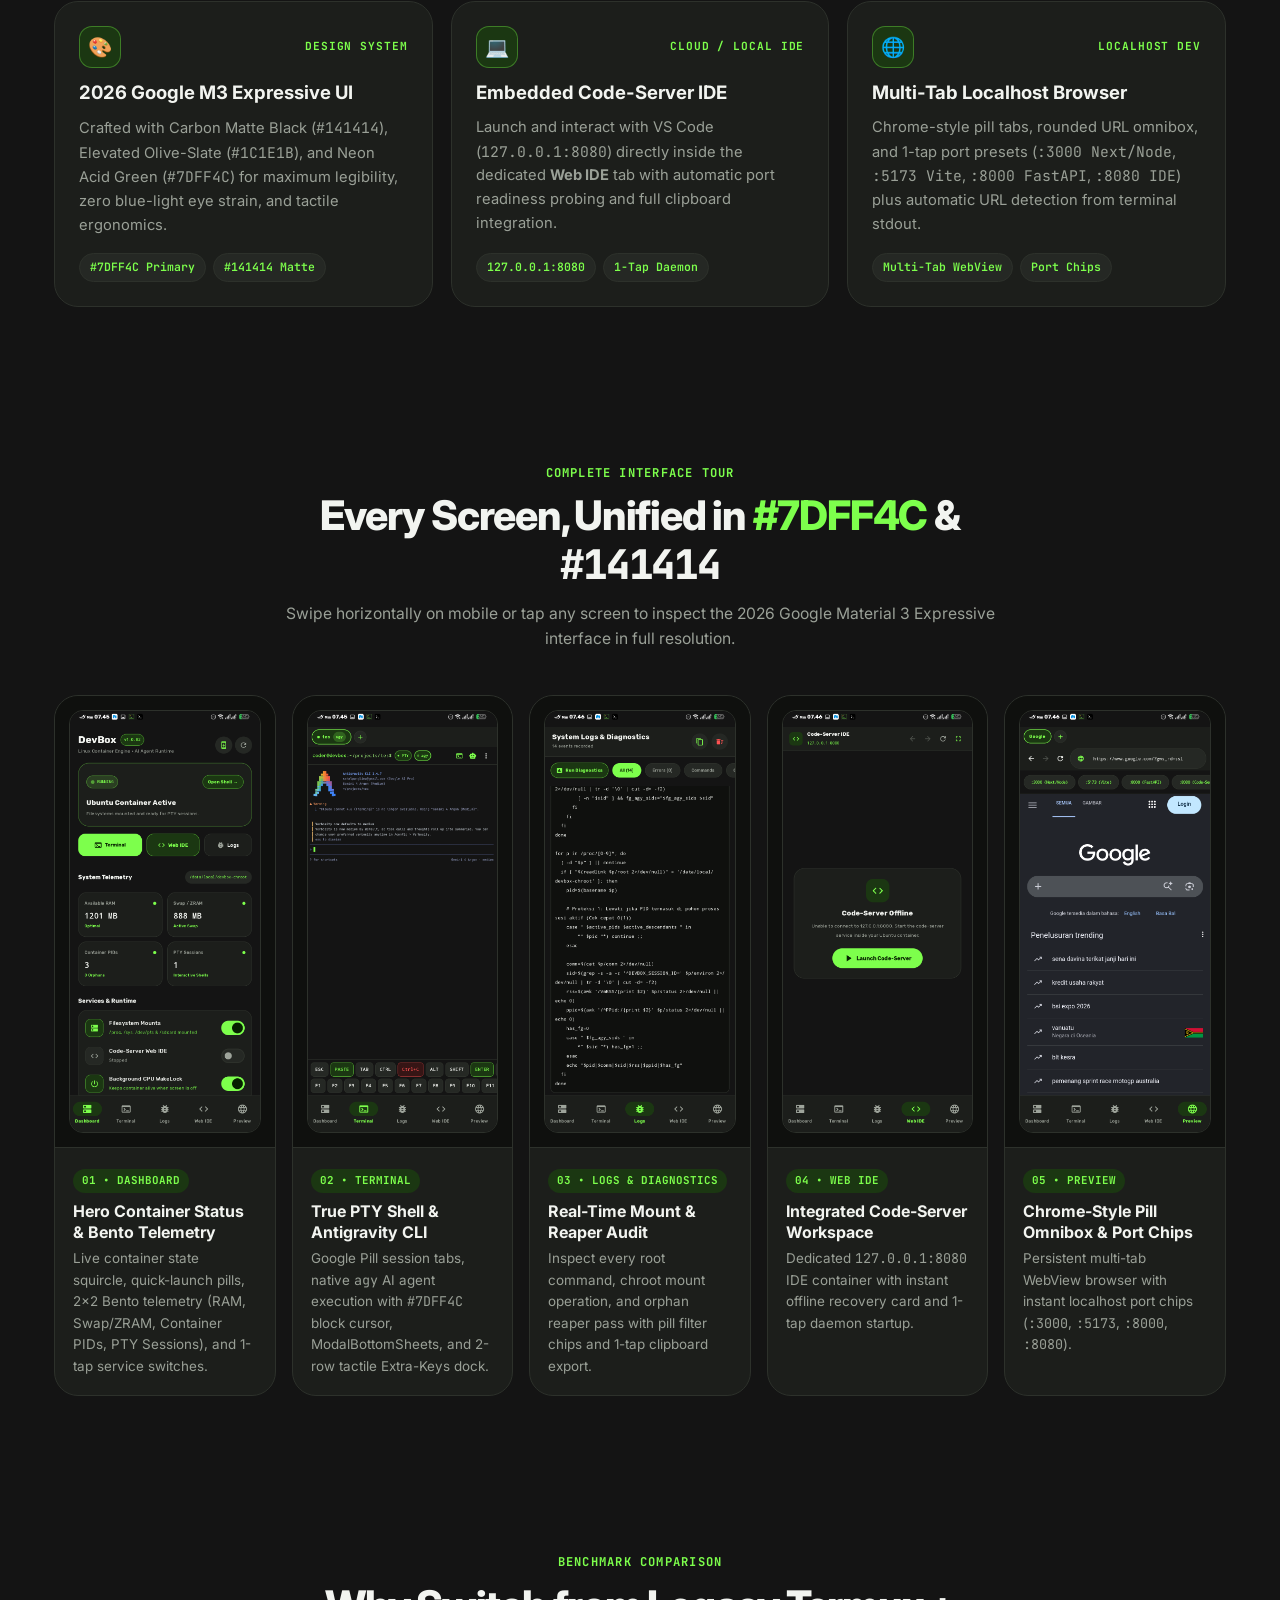
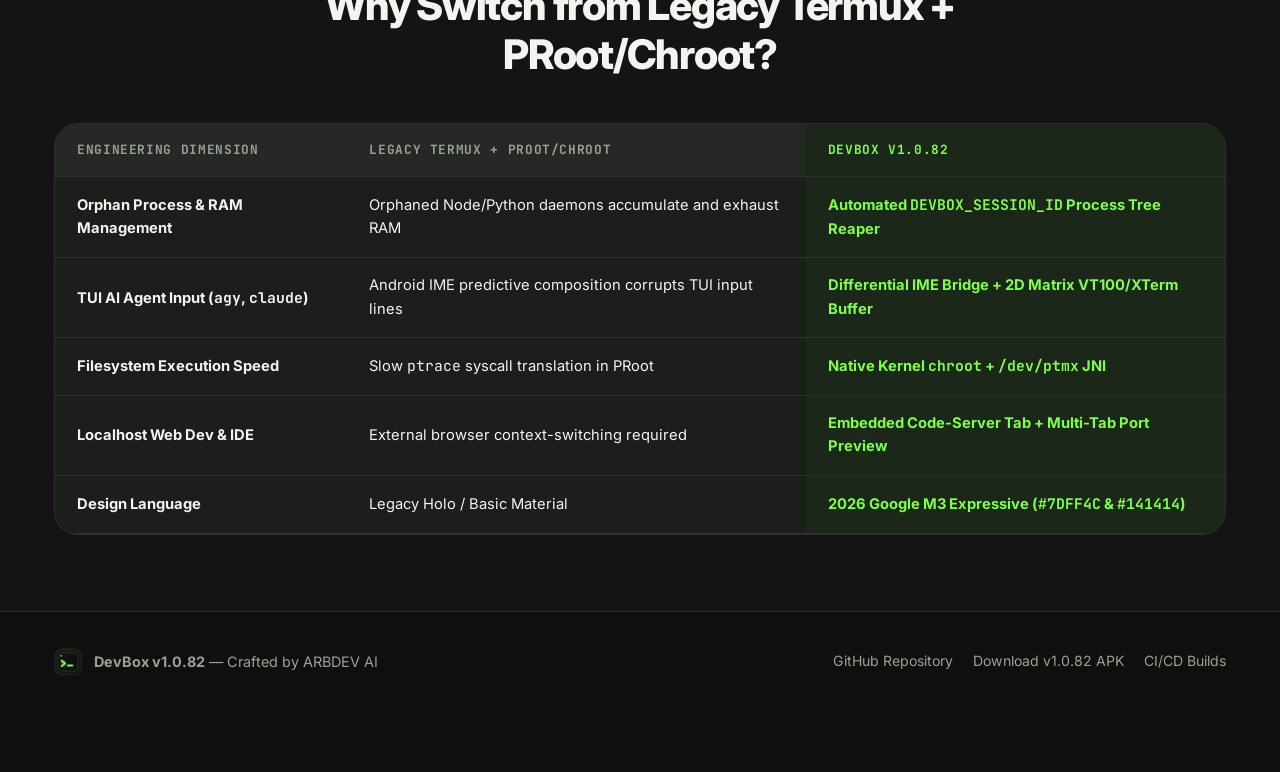
==== commit dc26865f: "feat(web): optimize mobile UI/UX with M3 bottom dock, swipeable carousels, and responsive cards" ====
--- a/web/index.html
+++ b/web/index.html
@@ -2,7 +2,7 @@
 <html lang="en" class="dark">
 <head>
   <meta charset="UTF-8" />
-  <meta name="viewport" content="width=device-width, initial-scale=1.0" />
+  <meta name="viewport" content="width=device-width, initial-scale=1.0, maximum-scale=5.0" />
   <title>DevBox v1.0.82 — Linux Container Engine & AI Agent Runtime for Android</title>
   <meta name="description" content="Native ARM64 Ubuntu Chroot Engine, 2D Matrix VT100/XTerm PTY, Zero-Orphan Process Reaper, and Integrated Code-Server IDE for Android. Redesigned with 2026 Material 3 Expressive (#7DFF4C & #141414)." />
   <meta name="theme-color" content="#141414" />
@@ -26,7 +26,7 @@
         <span class="version-pill">v1.0.82</span>
       </a>
 
-      <nav class="nav-links">
+      <nav class="nav-links" aria-label="Primary Navigation">
         <a href="#showcase">Interactive UI</a>
         <a href="#bento">Architecture</a>
         <a href="#gallery">Screens</a>
@@ -34,13 +34,35 @@
       </nav>
 
       <div class="nav-actions">
-        <a href="https://github.com/arbdevai/devbox" target="_blank" rel="noopener" class="btn btn-tonal">
+        <a href="https://github.com/arbdevai/devbox" target="_blank" rel="noopener" class="btn btn-tonal nav-github-btn">
           <svg width="18" height="18" viewBox="0 0 24 24" fill="currentColor"><path d="M12 .3a12 12 0 0 0-3.8 23.4c.6.1.8-.3.8-.6v-2c-3.3.7-4-1.6-4-1.6-.6-1.4-1.4-1.8-1.4-1.8-1-.7.1-.7.1-.7 1.2.1 1.8 1.2 1.8 1.2 1 1.8 2.8 1.3 3.5 1 .1-.8.4-1.3.7-1.6-2.7-.3-5.5-1.3-5.5-5.9 0-1.3.5-2.4 1.2-3.2-.1-.3-.5-1.5.1-3.2 0 0 1-.3 3.3 1.2a11.5 11.5 0 0 1 6 0c2.3-1.5 3.3-1.2 3.3-1.2.6 1.7.2 2.9.1 3.2.8.8 1.2 1.9 1.2 3.2 0 4.6-2.8 5.6-5.5 5.9.4.4.8 1.1.8 2.2v3.3c0 .3.2.7.8.6A12 12 0 0 0 12 .3"/></svg>
-          <span>GitHub</span>
+          <span class="nav-github-text">GitHub</span>
         </a>
-        <a href="https://github.com/arbdevai/devbox/releases/tag/v1.0.82" target="_blank" rel="noopener" class="btn btn-primary">
+        <a href="https://github.com/arbdevai/devbox/releases/tag/v1.0.82" target="_blank" rel="noopener" class="btn btn-primary nav-download-btn">
           <span>Download APK</span>
           <span class="btn-arrow">→</span>
+        </a>
+        <button class="mobile-menu-btn" id="mobileMenuBtn" aria-label="Toggle Menu" aria-expanded="false">
+          <svg class="icon-menu" width="22" height="22" viewBox="0 0 24 24" fill="none" stroke="currentColor" stroke-width="2.2" stroke-linecap="round"><line x1="4" y1="7" x2="20" y2="7"/><line x1="4" y1="12" x2="20" y2="12"/><line x1="4" y1="17" x2="20" y2="17"/></svg>
+          <svg class="icon-close" width="22" height="22" viewBox="0 0 24 24" fill="none" stroke="currentColor" stroke-width="2.2" stroke-linecap="round"><line x1="18" y1="6" x2="6" y2="18"/><line x1="6" y1="6" x2="18" y2="18"/></svg>
+        </button>
+      </div>
+    </div>
+
+    <!-- Slide-down Mobile Navigation Sheet -->
+    <div class="mobile-nav-drawer" id="mobileNavDrawer">
+      <div class="mobile-nav-links">
+        <a href="#showcase" class="mobile-nav-link">📱 Interactive UI Preview</a>
+        <a href="#bento" class="mobile-nav-link">⚡ 2026 Core Architecture</a>
+        <a href="#gallery" class="mobile-nav-link">🖼️ 5-Screen Visual Tour</a>
+        <a href="#comparison" class="mobile-nav-link">🆚 DevBox vs. Legacy Termux</a>
+      </div>
+      <div class="mobile-nav-cta">
+        <a href="https://github.com/arbdevai/devbox/releases/tag/v1.0.82" class="btn btn-primary btn-block">
+          Download APK v1.0.82
+        </a>
+        <a href="https://github.com/arbdevai/devbox" target="_blank" rel="noopener" class="btn btn-tonal btn-block">
+          View GitHub Repository
         </a>
       </div>
     </div>
@@ -52,7 +74,7 @@
       <div class="hero-content">
         <div class="status-badge">
           <span class="pulse-dot"></span>
-          <span>2026 MATERIAL 3 EXPRESSIVE • #7DFF4C &amp; #141414</span>
+          <span>2026 M3 EXPRESSIVE • #7DFF4C &amp; #141414</span>
         </div>
 
         <h1 class="hero-title">
@@ -64,11 +86,12 @@
         </p>
 
         <div class="hero-cta-row">
-          <a href="https://github.com/arbdevai/devbox/releases/tag/v1.0.82" class="btn btn-primary btn-lg">
+          <a href="https://github.com/arbdevai/devbox/releases/tag/v1.0.82" class="btn btn-primary btn-lg hero-btn-main">
             <svg width="20" height="20" viewBox="0 0 24 24" fill="none" stroke="currentColor" stroke-width="2.4" stroke-linecap="round" stroke-linejoin="round"><path d="M21 15v4a2 2 0 0 1-2 2H5a2 2 0 0 1-2-2v-4"/><polyline points="7 10 12 15 17 10"/><line x1="12" y1="15" x2="12" y2="3"/></svg>
             <span>Download DevBox v1.0.82 (.apk)</span>
           </a>
-          <a href="https://github.com/arbdevai/devbox" target="_blank" rel="noopener" class="btn btn-surface btn-lg">
+          <a href="https://github.com/arbdevai/devbox" target="_blank" rel="noopener" class="btn btn-surface btn-lg hero-btn-sec">
+            <svg width="18" height="18" viewBox="0 0 24 24" fill="currentColor"><path d="M12 .3a12 12 0 0 0-3.8 23.4c.6.1.8-.3.8-.6v-2c-3.3.7-4-1.6-4-1.6-.6-1.4-1.4-1.8-1.4-1.8-1-.7.1-.7.1-.7 1.2.1 1.8 1.2 1.8 1.2 1 1.8 2.8 1.3 3.5 1 .1-.8.4-1.3.7-1.6-2.7-.3-5.5-1.3-5.5-5.9 0-1.3.5-2.4 1.2-3.2-.1-.3-.5-1.5.1-3.2 0 0 1-.3 3.3 1.2a11.5 11.5 0 0 1 6 0c2.3-1.5 3.3-1.2 3.3-1.2.6 1.7.2 2.9.1 3.2.8.8 1.2 1.9 1.2 3.2 0 4.6-2.8 5.6-5.5 5.9.4.4.8 1.1.8 2.2v3.3c0 .3.2.7.8.6A12 12 0 0 0 12 .3"/></svg>
             <span>Explore Source Code</span>
           </a>
         </div>
@@ -86,51 +109,58 @@
         <div class="hero-metrics">
           <div class="metric-item">
             <span class="metric-val">0 Orphans</span>
-            <span class="metric-lbl">Session-ID Reaper</span>
+            <span class="metric-lbl">Session Reaper</span>
           </div>
           <div class="metric-divider"></div>
           <div class="metric-item">
             <span class="metric-val">60 FPS</span>
-            <span class="metric-lbl">2D VT100/XTerm Grid</span>
+            <span class="metric-lbl">2D VT100 Grid</span>
           </div>
           <div class="metric-divider"></div>
           <div class="metric-item">
             <span class="metric-val">#7DFF4C</span>
-            <span class="metric-lbl">M3 Expressive Dark</span>
+            <span class="metric-lbl">M3 Expressive</span>
           </div>
         </div>
       </div>
 
       <!-- Interactive Phone Switcher -->
       <div class="hero-QuickPreview">
-        <div class="phone-frame">
-          <div class="phone-notch"></div>
-          <img
-            id="activeScreenImg"
-            src="assets/screenshots/01-dashboard.png"
-            alt="DevBox App Screen Preview"
-            class="phone-screen-img"
-          />
-        </div>
-
-        <div class="screen-tabs" role="tablist">
-          <button class="screen-tab active" data-img="assets/screenshots/01-dashboard.png" data-caption="Container Dashboard & 2x2 Bento Telemetry">
-            1. Dashboard
-          </button>
-          <button class="screen-tab" data-img="assets/screenshots/02-terminal-agy.png" data-caption="Native PTY Terminal Running Antigravity CLI (agy)">
-            2. Terminal (agy)
-          </button>
-          <button class="screen-tab" data-img="assets/screenshots/03-system-logs.png" data-caption="System Logs, Mount Audit & Process Reaper Diagnostics">
-            3. Diagnostics
-          </button>
-          <button class="screen-tab" data-img="assets/screenshots/04-code-server-ide.png" data-caption="Integrated Code-Server VS Code Web IDE (127.0.0.1:8080)">
-            4. Web IDE
-          </button>
-          <button class="screen-tab" data-img="assets/screenshots/05-web-preview.png" data-caption="Multi-Tab Localhost Browser with Instant Port Presets">
-            5. Preview
-          </button>
-        </div>
-        <p id="activeScreenCaption" class="screen-caption">Container Dashboard &amp; 2x2 Bento Telemetry</p>
+        <!-- Scrollable Pill Bar on Top for Easy Mobile Reach -->
+        <div class="screen-tabs-wrap">
+          <div class="screen-tabs" role="tablist" id="screenTabList">
+            <button class="screen-tab active" data-index="0" data-img="assets/screenshots/01-dashboard.png" data-caption="1/5 • Container Dashboard & 2x2 Bento Telemetry">
+              1. Dashboard
+            </button>
+            <button class="screen-tab" data-index="1" data-img="assets/screenshots/02-terminal-agy.png" data-caption="2/5 • Native PTY Terminal Running Antigravity CLI (agy)">
+              2. Terminal (agy)
+            </button>
+            <button class="screen-tab" data-index="2" data-img="assets/screenshots/03-system-logs.png" data-caption="3/5 • System Logs, Mount Audit & Process Reaper">
+              3. Diagnostics
+            </button>
+            <button class="screen-tab" data-index="3" data-img="assets/screenshots/04-code-server-ide.png" data-caption="4/5 • Integrated Code-Server VS Code Web IDE (:8080)">
+              4. Web IDE
+            </button>
+            <button class="screen-tab" data-index="4" data-img="assets/screenshots/05-web-preview.png" data-caption="5/5 • Multi-Tab Localhost Browser & Port Chips">
+              5. Preview
+            </button>
+          </div>
+        </div>
+
+        <div class="phone-stage">
+          <button class="stage-nav-btn prev" id="prevScreenBtn" aria-label="Previous Screen">‹</button>
+          <div class="phone-frame" id="phoneTouchArea">
+            <img
+              id="activeScreenImg"
+              src="assets/screenshots/01-dashboard.png"
+              alt="DevBox App Screen Preview"
+              class="phone-screen-img"
+            />
+          </div>
+          <button class="stage-nav-btn next" id="nextScreenBtn" aria-label="Next Screen">›</button>
+        </div>
+
+        <p id="activeScreenCaption" class="screen-caption">1/5 • Container Dashboard &amp; 2x2 Bento Telemetry</p>
       </div>
     </section>
 
@@ -146,8 +176,11 @@
 
       <div class="bento-grid">
         <article class="bento-card bento-wide">
-          <div class="bento-icon">⚡</div>
-          <h3>2D Matrix VT100/XTerm PTY Engine &amp; Differential IME Bridge</h3>
+          <div class="bento-card-top">
+            <div class="bento-icon">⚡</div>
+            <span class="bento-kicker">TERMINAL ENGINE</span>
+          </div>
+          <h3>2D Matrix VT100/XTerm PTY &amp; Differential IME Bridge</h3>
           <p>
             Unlike line-based text views, <code>TerminalGridBuffer</code> maintains a true dual-buffer (Primary + <code>?1049h</code> Alternate Screen) character matrix with 24-bit TrueColor, regional scrolling (<code>DECSTBM</code>), and a custom differential Android <code>InputConnection</code>. Typing inside <strong>Google Antigravity CLI (<code>agy</code>)</strong>, <strong>Claude Code</strong>, or <strong>Neovim</strong> never suffers from predictive keyboard composition bugs or stuck cursors.
           </p>
@@ -160,19 +193,25 @@
         </article>
 
         <article class="bento-card">
-          <div class="bento-icon">🛡️</div>
+          <div class="bento-card-top">
+            <div class="bento-icon">🛡️</div>
+            <span class="bento-kicker">MEMORY GUARD</span>
+          </div>
           <h3>Zero-Orphan Process Reaper</h3>
           <p>
             Every shell session is tagged with a unique <code>DEVBOX_SESSION_ID</code> in <code>/proc/[pid]/environ</code>. Closing a session executes an escalating <code>SIGHUP → SIGTERM → SIGKILL</code> sweep across the process tree while protecting active foreground AI agents.
           </p>
           <div class="bento-tags">
             <span>0 Zombie Leaks</span>
-            <span>RAM Guard</span>
+            <span>OOM Shield</span>
           </div>
         </article>
 
         <article class="bento-card">
-          <div class="bento-icon">🎨</div>
+          <div class="bento-card-top">
+            <div class="bento-icon">🎨</div>
+            <span class="bento-kicker">DESIGN SYSTEM</span>
+          </div>
           <h3>2026 Google M3 Expressive UI</h3>
           <p>
             Crafted with Carbon Matte Black (<code>#141414</code>), Elevated Olive-Slate (<code>#1C1E1B</code>), and Neon Acid Green (<code>#7DFF4C</code>) for maximum legibility, zero blue-light eye strain, and tactile ergonomics.
@@ -184,7 +223,10 @@
         </article>
 
         <article class="bento-card">
-          <div class="bento-icon">💻</div>
+          <div class="bento-card-top">
+            <div class="bento-icon">💻</div>
+            <span class="bento-kicker">CLOUD / LOCAL IDE</span>
+          </div>
           <h3>Embedded Code-Server IDE</h3>
           <p>
             Launch and interact with VS Code (<code>127.0.0.1:8080</code>) directly inside the dedicated <strong>Web IDE</strong> tab with automatic port readiness probing and full clipboard integration.
@@ -196,7 +238,10 @@
         </article>
 
         <article class="bento-card">
-          <div class="bento-icon">🌐</div>
+          <div class="bento-card-top">
+            <div class="bento-icon">🌐</div>
+            <span class="bento-kicker">LOCALHOST DEV</span>
+          </div>
           <h3>Multi-Tab Localhost Browser</h3>
           <p>
             Chrome-style pill tabs, rounded URL omnibox, and 1-tap port presets (<code>:3000 Next/Node</code>, <code>:5173 Vite</code>, <code>:8000 FastAPI</code>, <code>:8080 IDE</code>) plus automatic URL detection from terminal stdout.
@@ -209,19 +254,23 @@
       </div>
     </section>
 
-    <!-- Full 5-Screen Visual Gallery -->
+    <!-- Full 5-Screen Visual Gallery (Swipeable Carousel on Mobile) -->
     <section class="section container" id="gallery">
       <div class="section-header">
         <span class="eyebrow">COMPLETE INTERFACE TOUR</span>
         <h2 class="section-title">Every Screen, Unified in <span class="text-acid">#7DFF4C</span> &amp; <span class="text-mono">#141414</span></h2>
         <p class="section-desc">
-          All 5 core workspaces share a cohesive Google Material 3 Expressive design system with clean English developer terminology.
+          Swipe horizontally on mobile or tap any screen to inspect the 2026 Google Material 3 Expressive interface in full resolution.
         </p>
       </div>
 
-      <div class="gallery-grid">
+      <div class="swipe-hint-mobile">
+        <span>← Swipe horizontally to explore all 5 screens • Tap image to zoom →</span>
+      </div>
+
+      <div class="gallery-grid" id="galleryCarousel">
         <div class="gallery-card">
-          <div class="gallery-img-wrap">
+          <div class="gallery-img-wrap" data-zoom="assets/screenshots/01-dashboard.png">
             <img src="assets/screenshots/01-dashboard.png" alt="Dashboard Screen" loading="lazy" />
           </div>
           <div class="gallery-info">
@@ -232,7 +281,7 @@
         </div>
 
         <div class="gallery-card">
-          <div class="gallery-img-wrap">
+          <div class="gallery-img-wrap" data-zoom="assets/screenshots/02-terminal-agy.png">
             <img src="assets/screenshots/02-terminal-agy.png" alt="Terminal Screen running Antigravity CLI" loading="lazy" />
           </div>
           <div class="gallery-info">
@@ -243,7 +292,7 @@
         </div>
 
         <div class="gallery-card">
-          <div class="gallery-img-wrap">
+          <div class="gallery-img-wrap" data-zoom="assets/screenshots/03-system-logs.png">
             <img src="assets/screenshots/03-system-logs.png" alt="System Logs Screen" loading="lazy" />
           </div>
           <div class="gallery-info">
@@ -254,7 +303,7 @@
         </div>
 
         <div class="gallery-card">
-          <div class="gallery-img-wrap">
+          <div class="gallery-img-wrap" data-zoom="assets/screenshots/04-code-server-ide.png">
             <img src="assets/screenshots/04-code-server-ide.png" alt="Code-Server Web IDE Screen" loading="lazy" />
           </div>
           <div class="gallery-info">
@@ -265,7 +314,7 @@
         </div>
 
         <div class="gallery-card">
-          <div class="gallery-img-wrap">
+          <div class="gallery-img-wrap" data-zoom="assets/screenshots/05-web-preview.png">
             <img src="assets/screenshots/05-web-preview.png" alt="Web Preview Browser Screen" loading="lazy" />
           </div>
           <div class="gallery-info">
@@ -277,7 +326,7 @@
       </div>
     </section>
 
-    <!-- Comparison Table Section -->
+    <!-- Comparison Table Section (Responsive Cards on Mobile) -->
     <section class="section container" id="comparison">
       <div class="section-header">
         <span class="eyebrow">BENCHMARK COMPARISON</span>
@@ -295,29 +344,29 @@
           </thead>
           <tbody>
             <tr>
-              <td><strong>Orphan Process &amp; RAM Management</strong></td>
-              <td>Orphaned Node/Python daemons accumulate and exhaust RAM</td>
-              <td class="highlight-col"><strong>Automated <code>DEVBOX_SESSION_ID</code> Process Tree Reaper</strong></td>
-            </tr>
-            <tr>
-              <td><strong>TUI AI Agent Input (<code>agy</code>, <code>claude</code>)</strong></td>
-              <td>Android IME predictive composition corrupts TUI input lines</td>
-              <td class="highlight-col"><strong>Differential IME Bridge + 2D Matrix VT100/XTerm Buffer</strong></td>
-            </tr>
-            <tr>
-              <td><strong>Filesystem Execution Speed</strong></td>
-              <td>Slow <code>ptrace</code> syscall translation in PRoot</td>
-              <td class="highlight-col"><strong>Native Kernel <code>chroot</code> + <code>/dev/ptmx</code> JNI</strong></td>
-            </tr>
-            <tr>
-              <td><strong>Localhost Web Dev &amp; IDE</strong></td>
-              <td>External browser context-switching required</td>
-              <td class="highlight-col"><strong>Embedded Code-Server Tab + Multi-Tab Port Preview</strong></td>
-            </tr>
-            <tr>
-              <td><strong>Design Language</strong></td>
-              <td>Legacy Holo / Basic Material</td>
-              <td class="highlight-col"><strong>2026 Google M3 Expressive (<code>#7DFF4C</code> &amp; <code>#141414</code>)</strong></td>
+              <td data-label="Dimension"><strong>Orphan Process &amp; RAM Management</strong></td>
+              <td data-label="Legacy Termux">Orphaned Node/Python daemons accumulate and exhaust RAM</td>
+              <td data-label="DevBox v1.0.82" class="highlight-col"><strong>Automated <code>DEVBOX_SESSION_ID</code> Process Tree Reaper</strong></td>
+            </tr>
+            <tr>
+              <td data-label="Dimension"><strong>TUI AI Agent Input (<code>agy</code>, <code>claude</code>)</strong></td>
+              <td data-label="Legacy Termux">Android IME predictive composition corrupts TUI input lines</td>
+              <td data-label="DevBox v1.0.82" class="highlight-col"><strong>Differential IME Bridge + 2D Matrix VT100/XTerm Buffer</strong></td>
+            </tr>
+            <tr>
+              <td data-label="Dimension"><strong>Filesystem Execution Speed</strong></td>
+              <td data-label="Legacy Termux">Slow <code>ptrace</code> syscall translation in PRoot</td>
+              <td data-label="DevBox v1.0.82" class="highlight-col"><strong>Native Kernel <code>chroot</code> + <code>/dev/ptmx</code> JNI</strong></td>
+            </tr>
+            <tr>
+              <td data-label="Dimension"><strong>Localhost Web Dev &amp; IDE</strong></td>
+              <td data-label="Legacy Termux">External browser context-switching required</td>
+              <td data-label="DevBox v1.0.82" class="highlight-col"><strong>Embedded Code-Server Tab + Multi-Tab Port Preview</strong></td>
+            </tr>
+            <tr>
+              <td data-label="Dimension"><strong>Design Language</strong></td>
+              <td data-label="Legacy Termux">Legacy Holo / Basic Material</td>
+              <td data-label="DevBox v1.0.82" class="highlight-col"><strong>2026 Google M3 Expressive (<code>#7DFF4C</code> &amp; <code>#141414</code>)</strong></td>
             </tr>
           </tbody>
         </table>
@@ -339,6 +388,25 @@
     </div>
   </footer>
 
+  <!-- Mobile Floating Bottom Action Dock (M3 Pill Style) -->
+  <div class="mobile-bottom-dock">
+    <a href="#showcase" class="dock-item">
+      <span>📱 Preview</span>
+    </a>
+    <a href="#bento" class="dock-item">
+      <span>⚡ Specs</span>
+    </a>
+    <a href="https://github.com/arbdevai/devbox/releases/tag/v1.0.82" class="dock-cta">
+      <span>⬇ APK v1.0.82</span>
+    </a>
+  </div>
+
+  <!-- Fullscreen Image Zoom Lightbox Modal -->
+  <div class="lightbox-modal" id="lightboxModal" aria-hidden="true">
+    <button class="lightbox-close" id="lightboxClose" aria-label="Close Fullscreen Image">✕</button>
+    <img src="" alt="Fullscreen App Screenshot" id="lightboxImg" />
+  </div>
+
   <script src="app.js"></script>
 </body>
 </html>
--- a/web/styles.css
+++ b/web/styles.css
@@ -19,6 +19,7 @@
   box-sizing: border-box;
   margin: 0;
   padding: 0;
+  -webkit-tap-highlight-color: transparent;
 }
 
 html {
@@ -69,33 +70,36 @@
   position: sticky;
   top: 0;
   z-index: 100;
-  background: rgba(20, 20, 20, 0.82);
-  backdrop-filter: blur(16px);
+  background: rgba(20, 20, 20, 0.86);
+  backdrop-filter: blur(18px);
+  -webkit-backdrop-filter: blur(18px);
   border-bottom: 1px solid var(--border);
 }
 
 .nav-inner {
-  height: 72px;
+  height: 70px;
   display: flex;
   align-items: center;
   justify-content: space-between;
+  gap: 12px;
 }
 
 .brand {
   display: flex;
   align-items: center;
-  gap: 12px;
+  gap: 10px;
   text-decoration: none;
   color: var(--text-main);
+  flex-shrink: 0;
 }
 
 .brand-logo {
-  width: 36px;
-  height: 36px;
+  width: 34px;
+  height: 34px;
 }
 
 .brand-name {
-  font-size: 1.25rem;
+  font-size: 1.22rem;
   font-weight: 800;
   letter-spacing: -0.03em;
 }
@@ -105,9 +109,9 @@
   color: var(--primary);
   border: 1px solid rgba(125, 255, 76, 0.45);
   font-family: 'JetBrains Mono', monospace;
-  font-size: 0.75rem;
+  font-size: 0.72rem;
   font-weight: 700;
-  padding: 3px 10px;
+  padding: 2px 9px;
   border-radius: var(--radius-pill);
 }
 
@@ -131,13 +135,88 @@
 .nav-actions {
   display: flex;
   align-items: center;
-  gap: 12px;
+  gap: 10px;
+}
+
+/* Mobile Menu Button & Drawer */
+.mobile-menu-btn {
+  display: none;
+  width: 40px;
+  height: 40px;
+  border-radius: 12px;
+  background: var(--surface-variant);
+  border: 1px solid var(--border);
+  color: var(--text-main);
+  align-items: center;
+  justify-content: center;
+  cursor: pointer;
+}
+
+.mobile-menu-btn .icon-close {
+  display: none;
+}
+
+.mobile-menu-btn.open .icon-menu {
+  display: none;
+}
+
+.mobile-menu-btn.open .icon-close {
+  display: block;
+  color: var(--primary);
+}
+
+.mobile-nav-drawer {
+  display: none;
+  background: var(--surface);
+  border-bottom: 1px solid var(--border);
+  padding: 16px 20px 22px;
+}
+
+.mobile-nav-drawer.open {
+  display: block;
+}
+
+.mobile-nav-links {
+  display: flex;
+  flex-direction: column;
+  gap: 6px;
+  margin-bottom: 16px;
+}
+
+.mobile-nav-link {
+  display: block;
+  padding: 12px 14px;
+  border-radius: 14px;
+  background: var(--surface-variant);
+  color: var(--text-main);
+  text-decoration: none;
+  font-weight: 600;
+  font-size: 0.94rem;
+  border: 1px solid var(--border);
+}
+
+.mobile-nav-link:active {
+  border-color: var(--primary);
+  color: var(--primary);
+}
+
+.mobile-nav-cta {
+  display: flex;
+  flex-direction: column;
+  gap: 10px;
+}
+
+.btn-block {
+  width: 100%;
+  justify-content: center;
+  padding: 13px 18px;
 }
 
 /* Buttons */
 .btn {
   display: inline-flex;
   align-items: center;
+  justify-content: center;
   gap: 8px;
   padding: 10px 18px;
   border-radius: var(--radius-pill);
@@ -146,6 +225,7 @@
   text-decoration: none;
   transition: all 0.2s cubic-bezier(0.2, 0.8, 0.2, 1);
   cursor: pointer;
+  white-space: nowrap;
 }
 
 .btn-primary {
@@ -190,31 +270,33 @@
 .hero {
   position: relative;
   z-index: 1;
-  padding: 72px 24px 84px;
+  padding: 64px 24px 80px;
   display: grid;
   grid-template-columns: 1.15fr 0.85fr;
-  gap: 56px;
+  gap: 52px;
   align-items: center;
 }
 
 .status-badge {
   display: inline-flex;
   align-items: center;
-  gap: 10px;
+  gap: 9px;
   background: var(--primary-container);
   border: 1px solid rgba(125, 255, 76, 0.45);
   color: var(--on-primary-container);
-  padding: 6px 16px;
+  padding: 6px 14px;
   border-radius: var(--radius-pill);
   font-family: 'JetBrains Mono', monospace;
-  font-size: 0.76rem;
+  font-size: 0.74rem;
   font-weight: 700;
-  margin-bottom: 24px;
+  margin-bottom: 20px;
+  max-width: 100%;
 }
 
 .pulse-dot {
   width: 8px;
   height: 8px;
+  flex-shrink: 0;
   border-radius: 50%;
   background: var(--primary);
   box-shadow: 0 0 10px var(--primary);
@@ -227,11 +309,11 @@
 }
 
 .hero-title {
-  font-size: clamp(2.4rem, 4.4vw, 3.8rem);
+  font-size: clamp(2.15rem, 4.4vw, 3.75rem);
   font-weight: 800;
-  line-height: 1.1;
+  line-height: 1.12;
   letter-spacing: -0.035em;
-  margin-bottom: 22px;
+  margin-bottom: 18px;
 }
 
 .text-acid {
@@ -239,10 +321,10 @@
 }
 
 .hero-subtitle {
-  font-size: 1.1rem;
+  font-size: 1.05rem;
   color: var(--text-muted);
   max-width: 620px;
-  margin-bottom: 32px;
+  margin-bottom: 28px;
 }
 
 .hero-subtitle strong {
@@ -252,18 +334,19 @@
 .hero-cta-row {
   display: flex;
   flex-wrap: wrap;
-  gap: 14px;
-  margin-bottom: 28px;
-}
-
-/* Code Pill Box */
+  gap: 12px;
+  margin-bottom: 26px;
+}
+
+/* Code Pill Box (Always Left-Aligned) */
 .code-pill-box {
   background: var(--bg-deep);
   border: 1px solid var(--border);
   border-radius: var(--radius-lg);
-  padding: 14px 18px;
+  padding: 14px 16px;
   max-width: 580px;
-  margin-bottom: 32px;
+  margin-bottom: 28px;
+  text-align: left;
 }
 
 .code-pill-header {
@@ -278,14 +361,18 @@
   height: 8px;
   border-radius: 50%;
   background: var(--primary);
+  flex-shrink: 0;
 }
 
 .code-label {
   font-family: 'JetBrains Mono', monospace;
-  font-size: 0.78rem;
+  font-size: 0.76rem;
   color: var(--primary);
   font-weight: 700;
   flex: 1;
+  overflow: hidden;
+  text-overflow: ellipsis;
+  white-space: nowrap;
 }
 
 .copy-btn {
@@ -293,28 +380,31 @@
   color: var(--text-main);
   border: 1px solid var(--border);
   border-radius: var(--radius-pill);
-  padding: 3px 12px;
+  padding: 4px 12px;
   font-size: 0.74rem;
   font-weight: 600;
   cursor: pointer;
-}
-
-.copy-btn:hover {
+  flex-shrink: 0;
+}
+
+.copy-btn:hover, .copy-btn:active {
   border-color: var(--primary);
   color: var(--primary);
 }
 
 .code-pill-box pre {
   overflow-x: auto;
-  font-size: 0.88rem;
+  font-size: 0.84rem;
   color: var(--text-main);
+  padding-bottom: 2px;
+  -webkit-overflow-scrolling: touch;
 }
 
 .hero-metrics {
   display: flex;
   align-items: center;
-  gap: 24px;
-  padding-top: 8px;
+  gap: 22px;
+  padding-top: 6px;
 }
 
 .metric-item {
@@ -324,13 +414,13 @@
 
 .metric-val {
   font-family: 'JetBrains Mono', monospace;
-  font-size: 1.2rem;
+  font-size: 1.15rem;
   font-weight: 800;
   color: var(--primary);
 }
 
 .metric-lbl {
-  font-size: 0.8rem;
+  font-size: 0.78rem;
   color: var(--text-muted);
 }
 
@@ -340,124 +430,171 @@
   background: var(--border);
 }
 
-/* Interactive Phone Mockup */
+/* Interactive Phone Mockup & Stage */
 .hero-QuickPreview {
   display: flex;
   flex-direction: column;
   align-items: center;
+  width: 100%;
+}
+
+.screen-tabs-wrap {
+  width: 100%;
+  max-width: 440px;
+  margin-bottom: 18px;
+}
+
+.screen-tabs {
+  display: flex;
+  gap: 8px;
+  overflow-x: auto;
+  padding: 4px 4px 8px;
+  scrollbar-width: none;
+  -webkit-overflow-scrolling: touch;
+}
+
+.screen-tabs::-webkit-scrollbar {
+  display: none;
+}
+
+.screen-tab {
+  background: var(--surface);
+  color: var(--text-muted);
+  border: 1px solid var(--border);
+  border-radius: var(--radius-pill);
+  padding: 8px 14px;
+  font-size: 0.78rem;
+  font-weight: 700;
+  cursor: pointer;
+  white-space: nowrap;
+  flex-shrink: 0;
+  transition: all 0.18s ease;
+}
+
+.screen-tab:hover {
+  color: var(--text-main);
+  border-color: var(--primary);
+}
+
+.screen-tab.active {
+  background: var(--primary-container);
+  color: var(--primary);
+  border-color: var(--primary);
+}
+
+.phone-stage {
+  display: flex;
+  align-items: center;
+  justify-content: center;
+  gap: 12px;
+  width: 100%;
+}
+
+.stage-nav-btn {
+  width: 40px;
+  height: 40px;
+  border-radius: 50%;
+  background: var(--surface);
+  border: 1px solid var(--border);
+  color: var(--primary);
+  font-size: 1.4rem;
+  line-height: 1;
+  display: flex;
+  align-items: center;
+  justify-content: center;
+  cursor: pointer;
+  flex-shrink: 0;
+  transition: all 0.18s ease;
+}
+
+.stage-nav-btn:hover, .stage-nav-btn:active {
+  background: var(--primary-container);
+  border-color: var(--primary);
 }
 
 .phone-frame {
   position: relative;
-  width: 310px;
-  border-radius: 36px;
-  padding: 10px;
+  width: min(74vw, 296px);
+  border-radius: 34px;
+  padding: 9px;
   background: linear-gradient(145deg, #252824, #141414);
   border: 2px solid var(--border);
-  box-shadow: 0 24px 64px rgba(0, 0, 0, 0.75), 0 0 40px rgba(125, 255, 76, 0.12);
+  box-shadow: 0 22px 58px rgba(0, 0, 0, 0.75), 0 0 36px rgba(125, 255, 76, 0.12);
 }
 
 .phone-screen-img {
   width: 100%;
   height: auto;
   display: block;
-  border-radius: 26px;
+  border-radius: 25px;
   transition: opacity 0.2s ease;
-}
-
-.screen-tabs {
-  display: flex;
-  flex-wrap: wrap;
-  justify-content: center;
-  gap: 8px;
-  margin-top: 20px;
-}
-
-.screen-tab {
-  background: var(--surface);
-  color: var(--text-muted);
-  border: 1px solid var(--border);
-  border-radius: var(--radius-pill);
-  padding: 7px 14px;
-  font-size: 0.78rem;
-  font-weight: 700;
-  cursor: pointer;
-  transition: all 0.18s ease;
-}
-
-.screen-tab:hover {
-  color: var(--text-main);
-  border-color: var(--primary);
-}
-
-.screen-tab.active {
-  background: var(--primary-container);
-  color: var(--primary);
-  border-color: var(--primary);
+  cursor: zoom-in;
 }
 
 .screen-caption {
-  margin-top: 10px;
-  font-size: 0.84rem;
+  margin-top: 12px;
+  font-size: 0.82rem;
   color: var(--text-muted);
   font-family: 'JetBrains Mono', monospace;
+  text-align: center;
 }
 
 /* Section Headers */
 .section {
   position: relative;
   z-index: 1;
-  padding: 84px 24px;
+  padding: 76px 24px;
 }
 
 .section-header {
   text-align: center;
   max-width: 720px;
-  margin: 0 auto 52px;
+  margin: 0 auto 44px;
 }
 
 .eyebrow {
   display: inline-block;
   font-family: 'JetBrains Mono', monospace;
-  font-size: 0.78rem;
+  font-size: 0.76rem;
   font-weight: 700;
   color: var(--primary);
   letter-spacing: 0.1em;
-  margin-bottom: 10px;
+  margin-bottom: 8px;
 }
 
 .section-title {
-  font-size: clamp(1.85rem, 3.2vw, 2.6rem);
+  font-size: clamp(1.65rem, 3.2vw, 2.55rem);
   font-weight: 800;
   letter-spacing: -0.03em;
-  margin-bottom: 14px;
+  line-height: 1.2;
+  margin-bottom: 12px;
 }
 
 .section-desc {
   color: var(--text-muted);
-  font-size: 1.02rem;
+  font-size: 0.98rem;
 }
 
 /* Bento Grid */
 .bento-grid {
   display: grid;
   grid-template-columns: repeat(3, 1fr);
-  gap: 20px;
+  gap: 18px;
 }
 
 .bento-card {
   background: var(--surface);
   border: 1px solid var(--border);
   border-radius: var(--radius-xl);
-  padding: 28px;
+  padding: 24px;
   display: flex;
   flex-direction: column;
-  gap: 14px;
+  gap: 12px;
   transition: transform 0.2s ease, border-color 0.2s ease;
 }
 
 .bento-card:hover {
-  transform: translateY(-4px);
+  transform: translateY(-3px);
   border-color: rgba(125, 255, 76, 0.55);
 }
 
@@ -465,52 +602,76 @@
   grid-column: span 2;
 }
 
+.bento-card-top {
+  display: flex;
+  align-items: center;
+  justify-content: space-between;
+}
+
 .bento-icon {
-  width: 44px;
-  height: 44px;
-  border-radius: 14px;
+  width: 42px;
+  height: 42px;
+  border-radius: 13px;
   background: var(--primary-container);
   border: 1px solid rgba(125, 255, 76, 0.35);
   display: flex;
   align-items: center;
   justify-content: center;
-  font-size: 1.3rem;
+  font-size: 1.22rem;
+}
+
+.bento-kicker {
+  font-family: 'JetBrains Mono', monospace;
+  font-size: 0.7rem;
+  font-weight: 700;
+  color: var(--primary);
+  letter-spacing: 0.08em;
 }
 
 .bento-card h3 {
-  font-size: 1.22rem;
+  font-size: 1.16rem;
   font-weight: 700;
+  line-height: 1.3;
 }
 
 .bento-card p {
   color: var(--text-muted);
-  font-size: 0.94rem;
+  font-size: 0.92rem;
   flex: 1;
 }
 
 .bento-tags {
   display: flex;
   flex-wrap: wrap;
-  gap: 8px;
-  margin-top: 6px;
+  gap: 7px;
+  margin-top: 4px;
 }
 
 .bento-tags span {
   background: var(--surface-variant);
   color: var(--primary);
   font-family: 'JetBrains Mono', monospace;
-  font-size: 0.74rem;
+  font-size: 0.72rem;
   font-weight: 600;
-  padding: 4px 11px;
+  padding: 4px 10px;
   border-radius: var(--radius-pill);
   border: 1px solid var(--border);
 }
 
-/* Gallery Grid */
+/* Gallery Grid (Desktop Grid / Mobile Snap Carousel) */
+.swipe-hint-mobile {
+  display: none;
+  text-align: center;
+  font-family: 'JetBrains Mono', monospace;
+  font-size: 0.75rem;
+  color: var(--primary);
+  margin-bottom: 14px;
+}
+
 .gallery-grid {
   display: grid;
-  grid-template-columns: repeat(auto-fit, minmax(220px, 1fr));
-  gap: 20px;
+  grid-template-columns: repeat(5, 1fr);
+  gap: 16px;
 }
 
 .gallery-card {
@@ -524,57 +685,59 @@
 }
 
 .gallery-card:hover {
-  transform: translateY(-5px);
+  transform: translateY(-4px);
   border-color: var(--primary);
 }
 
 .gallery-img-wrap {
   background: var(--bg-deep);
-  padding: 16px;
+  padding: 14px;
   display: flex;
   justify-content: center;
   border-bottom: 1px solid var(--border);
+  cursor: zoom-in;
 }
 
 .gallery-img-wrap img {
   width: 100%;
-  max-width: 210px;
-  border-radius: 16px;
+  max-width: 200px;
+  border-radius: 14px;
   border: 1px solid var(--border);
 }
 
 .gallery-info {
-  padding: 20px;
+  padding: 18px;
 }
 
 .gallery-badge {
   display: inline-block;
   font-family: 'JetBrains Mono', monospace;
-  font-size: 0.7rem;
+  font-size: 0.68rem;
   font-weight: 700;
   color: var(--primary);
   background: var(--primary-container);
-  padding: 3px 10px;
+  padding: 3px 9px;
   border-radius: var(--radius-pill);
-  margin-bottom: 10px;
+  margin-bottom: 8px;
 }
 
 .gallery-info h4 {
-  font-size: 1.04rem;
-  margin-bottom: 8px;
+  font-size: 1rem;
+  margin-bottom: 6px;
+  line-height: 1.3;
 }
 
 .gallery-info p {
-  font-size: 0.86rem;
+  font-size: 0.84rem;
   color: var(--text-muted);
 }
 
 /* Comparison Table */
 .table-wrap {
-  overflow-x: auto;
   background: var(--surface);
   border: 1px solid var(--border);
   border-radius: var(--radius-xl);
+  overflow: hidden;
 }
 
 .comp-table {
@@ -585,15 +748,15 @@
 
 .comp-table th,
 .comp-table td {
-  padding: 18px 24px;
+  padding: 16px 22px;
   border-bottom: 1px solid var(--border);
-  font-size: 0.94rem;
+  font-size: 0.92rem;
 }
 
 .comp-table th {
   background: var(--surface-variant);
   font-family: 'JetBrains Mono', monospace;
-  font-size: 0.82rem;
+  font-size: 0.8rem;
   text-transform: uppercase;
   letter-spacing: 0.05em;
   color: var(--text-muted);
@@ -607,7 +770,7 @@
 /* Footer */
 .footer {
   border-top: 1px solid var(--border);
-  padding: 36px 0;
+  padding: 36px 0 96px;
   background: var(--bg-deep);
 }
 
@@ -624,43 +787,326 @@
   align-items: center;
   gap: 12px;
   color: var(--text-muted);
-  font-size: 0.92rem;
+  font-size: 0.9rem;
 }
 
 .footer-links {
   display: flex;
-  gap: 24px;
+  flex-wrap: wrap;
+  gap: 20px;
 }
 
 .footer-links a {
   color: var(--text-muted);
   text-decoration: none;
-  font-size: 0.9rem;
+  font-size: 0.88rem;
 }
 
 .footer-links a:hover {
   color: var(--primary);
 }
 
-@media (max-width: 960px) {
+/* Mobile Floating Bottom Action Dock (M3 Pill Style) */
+.mobile-bottom-dock {
+  display: none;
+  position: fixed;
+  bottom: 14px;
+  left: 50%;
+  transform: translateX(-50%);
+  z-index: 95;
+  background: rgba(28, 30, 27, 0.92);
+  backdrop-filter: blur(18px);
+  -webkit-backdrop-filter: blur(18px);
+  border: 1px solid var(--border);
+  border-radius: var(--radius-pill);
+  padding: 6px;
+  box-shadow: 0 12px 32px rgba(0, 0, 0, 0.75);
+  align-items: center;
+  gap: 6px;
+  width: min(92vw, 390px);
+  justify-content: space-between;
+}
+
+.dock-item {
+  color: var(--text-main);
+  text-decoration: none;
+  font-size: 0.8rem;
+  font-weight: 600;
+  padding: 9px 14px;
+  border-radius: var(--radius-pill);
+  text-align: center;
+  flex: 1;
+}
+
+.dock-item:active {
+  background: var(--surface-variant);
+  color: var(--primary);
+}
+
+.dock-cta {
+  background: var(--primary);
+  color: var(--on-primary);
+  text-decoration: none;
+  font-size: 0.82rem;
+  font-weight: 800;
+  padding: 9px 16px;
+  border-radius: var(--radius-pill);
+  text-align: center;
+  flex: 1.25;
+  box-shadow: 0 0 18px rgba(125, 255, 76, 0.28);
+}
+
+/* Fullscreen Lightbox Modal */
+.lightbox-modal {
+  display: none;
+  position: fixed;
+  inset: 0;
+  z-index: 200;
+  background: rgba(15, 16, 14, 0.92);
+  backdrop-filter: blur(12px);
+  align-items: center;
+  justify-content: center;
+  padding: 20px;
+}
+
+.lightbox-modal.open {
+  display: flex;
+}
+
+.lightbox-modal img {
+  max-width: 92vw;
+  max-height: 86vh;
+  border-radius: 20px;
+  border: 1.5px solid var(--primary);
+  box-shadow: 0 20px 60px rgba(0, 0, 0, 0.85);
+}
+
+.lightbox-close {
+  position: absolute;
+  top: 20px;
+  right: 20px;
+  width: 44px;
+  height: 44px;
+  border-radius: 50%;
+  background: var(--surface-variant);
+  border: 1px solid var(--border);
+  color: var(--text-main);
+  font-size: 1.2rem;
+  cursor: pointer;
+}
+
+/* =========================================================
+   MOBILE & TABLET RESPONSIVE OPTIMIZATIONS
+   ========================================================= */
+@media (max-width: 1024px) {
+  .gallery-grid {
+    grid-template-columns: repeat(3, 1fr);
+  }
+}
+
+@media (max-width: 920px) {
+  .nav-links {
+    display: none;
+  }
+
+  .mobile-menu-btn {
+    display: inline-flex;
+  }
+
   .hero {
     grid-template-columns: 1fr;
-    text-align: center;
-  }
-  .hero-subtitle, .code-pill-box {
-    margin-left: auto;
-    margin-right: auto;
-  }
-  .hero-cta-row, .hero-metrics {
-    justify-content: center;
-  }
+    gap: 40px;
+    padding: 36px 18px 56px;
+  }
+
   .bento-grid {
     grid-template-columns: 1fr;
   }
+
   .bento-wide {
     grid-column: span 1;
   }
-  .nav-links {
+}
+
+@media (max-width: 680px) {
+  .container {
+    padding: 0 16px;
+  }
+
+  .nav-inner {
+    height: 62px;
+  }
+
+  .brand-logo {
+    width: 30px;
+    height: 30px;
+  }
+
+  .brand-name {
+    font-size: 1.1rem;
+  }
+
+  .nav-github-text,
+  .nav-download-btn {
     display: none;
   }
-}
+
+  .nav-github-btn {
+    padding: 9px;
+    border-radius: 12px;
+  }
+
+  /* Hero Mobile Typography & Full-Width Thumb Buttons */
+  .status-badge {
+    font-size: 0.68rem;
+    padding: 5px 12px;
+    margin-bottom: 16px;
+  }
+
+  .hero-title {
+    font-size: 2.05rem;
+    line-height: 1.14;
+    margin-bottom: 14px;
+  }
+
+  .hero-subtitle {
+    font-size: 0.95rem;
+    line-height: 1.55;
+    margin-bottom: 22px;
+  }
+
+  .hero-cta-row {
+    flex-direction: column;
+    gap: 10px;
+  }
+
+  .hero-btn-main,
+  .hero-btn-sec {
+    width: 100%;
+    padding: 14px 18px;
+    font-size: 0.94rem;
+  }
+
+  /* 3-Column Bento Metrics on Mobile (Zero Overflow) */
+  .hero-metrics {
+    display: grid;
+    grid-template-columns: repeat(3, 1fr);
+    gap: 8px;
+    width: 100%;
+  }
+
+  .metric-divider {
+    display: none;
+  }
+
+  .metric-item {
+    background: var(--surface);
+    border: 1px solid var(--border);
+    border-radius: 14px;
+    padding: 10px 8px;
+    text-align: center;
+  }
+
+  .metric-val {
+    font-size: 0.96rem;
+  }
+
+  .metric-lbl {
+    font-size: 0.7rem;
+  }
+
+  /* Section Spacing */
+  .section {
+    padding: 52px 16px;
+  }
+
+  .section-header {
+    margin-bottom: 28px;
+  }
+
+  .bento-card {
+    padding: 20px;
+    border-radius: 20px;
+  }
+
+  /* Horizontal Touch-Swipe Snap Carousel for Gallery on Mobile */
+  .swipe-hint-mobile {
+    display: block;
+  }
+
+  .gallery-grid {
+    display: flex;
+    overflow-x: auto;
+    scroll-snap-type: x mandatory;
+    gap: 14px;
+    padding-bottom: 12px;
+    margin: 0 -16px;
+    padding-left: 16px;
+    padding-right: 16px;
+    -webkit-overflow-scrolling: touch;
+  }
+
+  .gallery-card {
+    flex: 0 0 80vw;
+    max-width: 290px;
+    scroll-snap-align: center;
+  }
+
+  /* Responsive Stacked Comparison Cards on Mobile */
+  .table-wrap {
+    background: transparent;
+    border: none;
+    border-radius: 0;
+  }
+
+  .comp-table,
+  .comp-table tbody,
+  .comp-table tr,
+  .comp-table td {
+    display: block;
+    width: 100%;
+  }
+
+  .comp-table thead {
+    display: none;
+  }
+
+  .comp-table tr {
+    background: var(--surface);
+    border: 1px solid var(--border);
+    border-radius: 20px;
+    margin-bottom: 14px;
+    overflow: hidden;
+  }
+
+  .comp-table td {
+    padding: 13px 16px;
+    font-size: 0.88rem;
+    border-bottom: 1px solid var(--border);
+  }
+
+  .comp-table td:last-child {
+    border-bottom: none;
+  }
+
+  .comp-table td::before {
+    content: attr(data-label);
+    display: block;
+    font-family: 'JetBrains Mono', monospace;
+    font-size: 0.68rem;
+    font-weight: 700;
+    text-transform: uppercase;
+    letter-spacing: 0.06em;
+    color: var(--text-muted);
+    margin-bottom: 4px;
+  }
+
+  .comp-table td.highlight-col::before {
+    color: var(--primary);
+  }
+
+  /* Show Floating Bottom M3 Dock on Mobile */
+  .mobile-bottom-dock {
+    display: flex;
+  }
+}
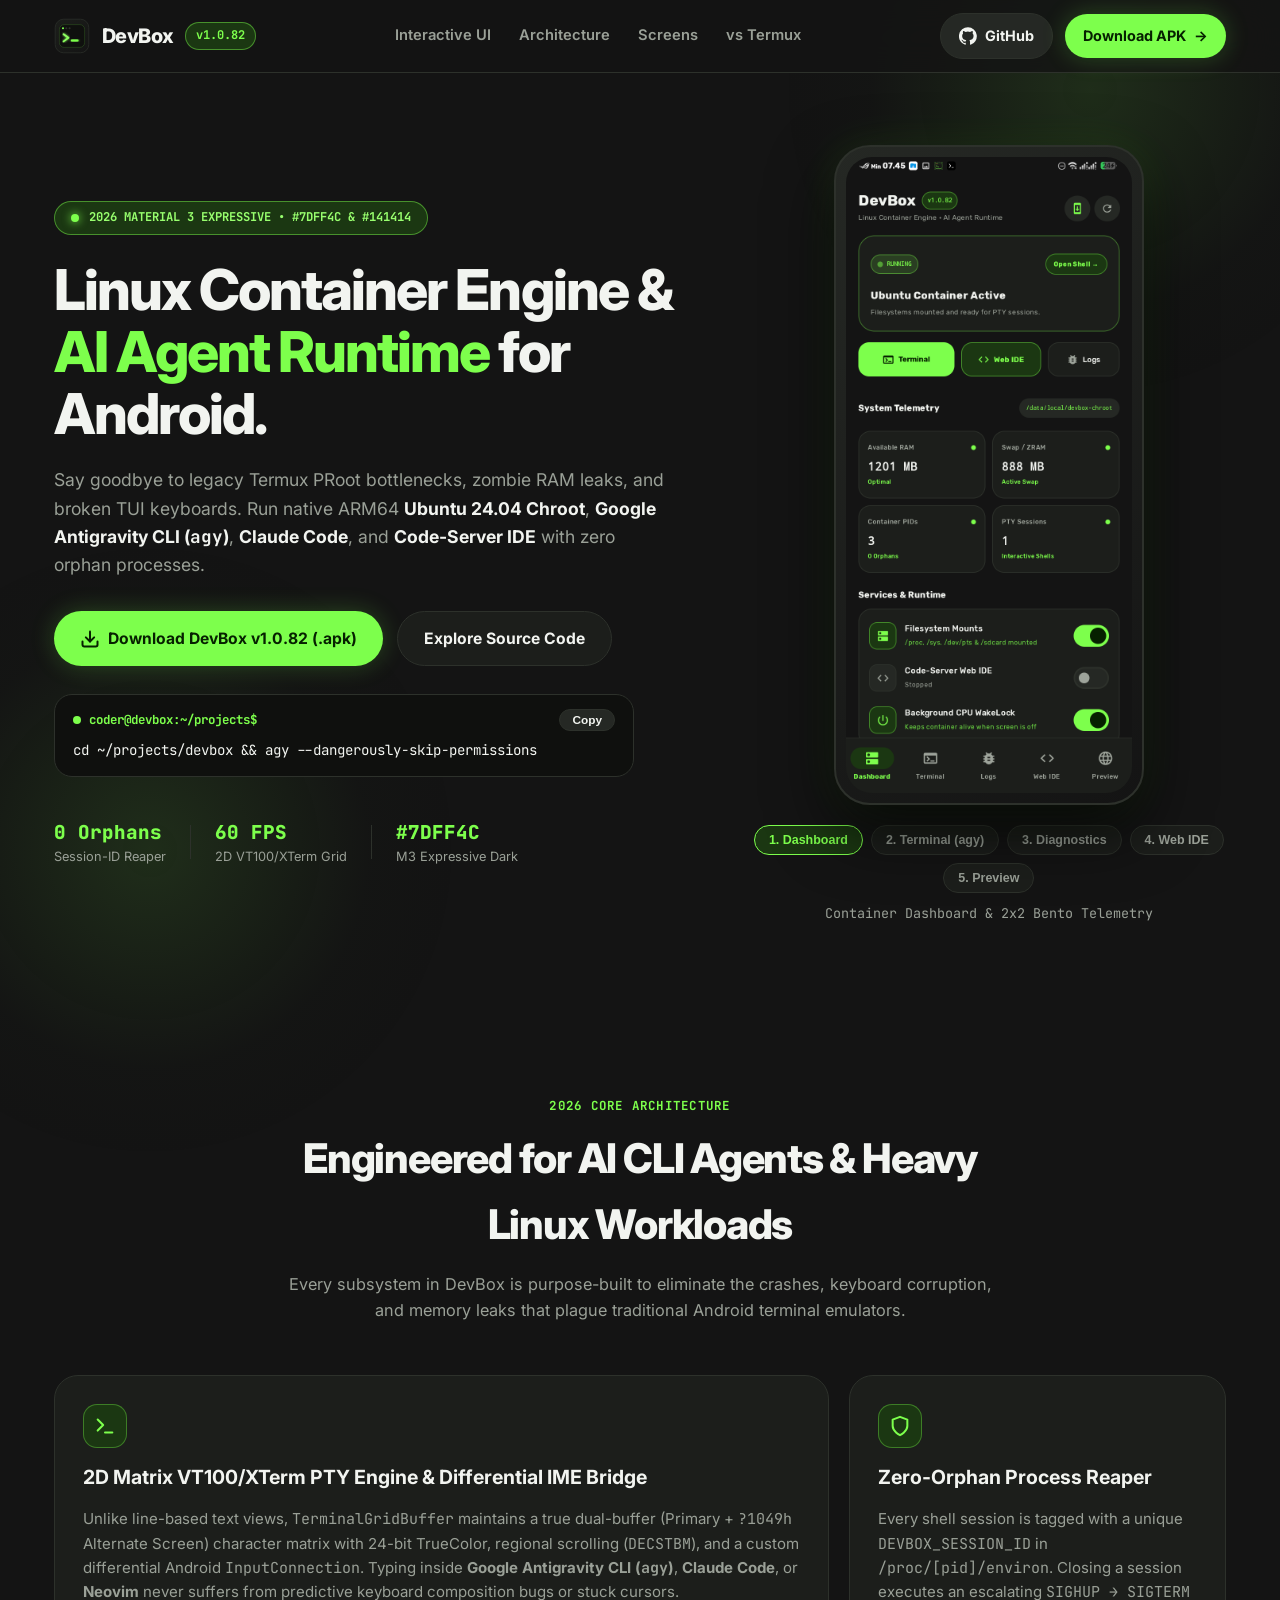
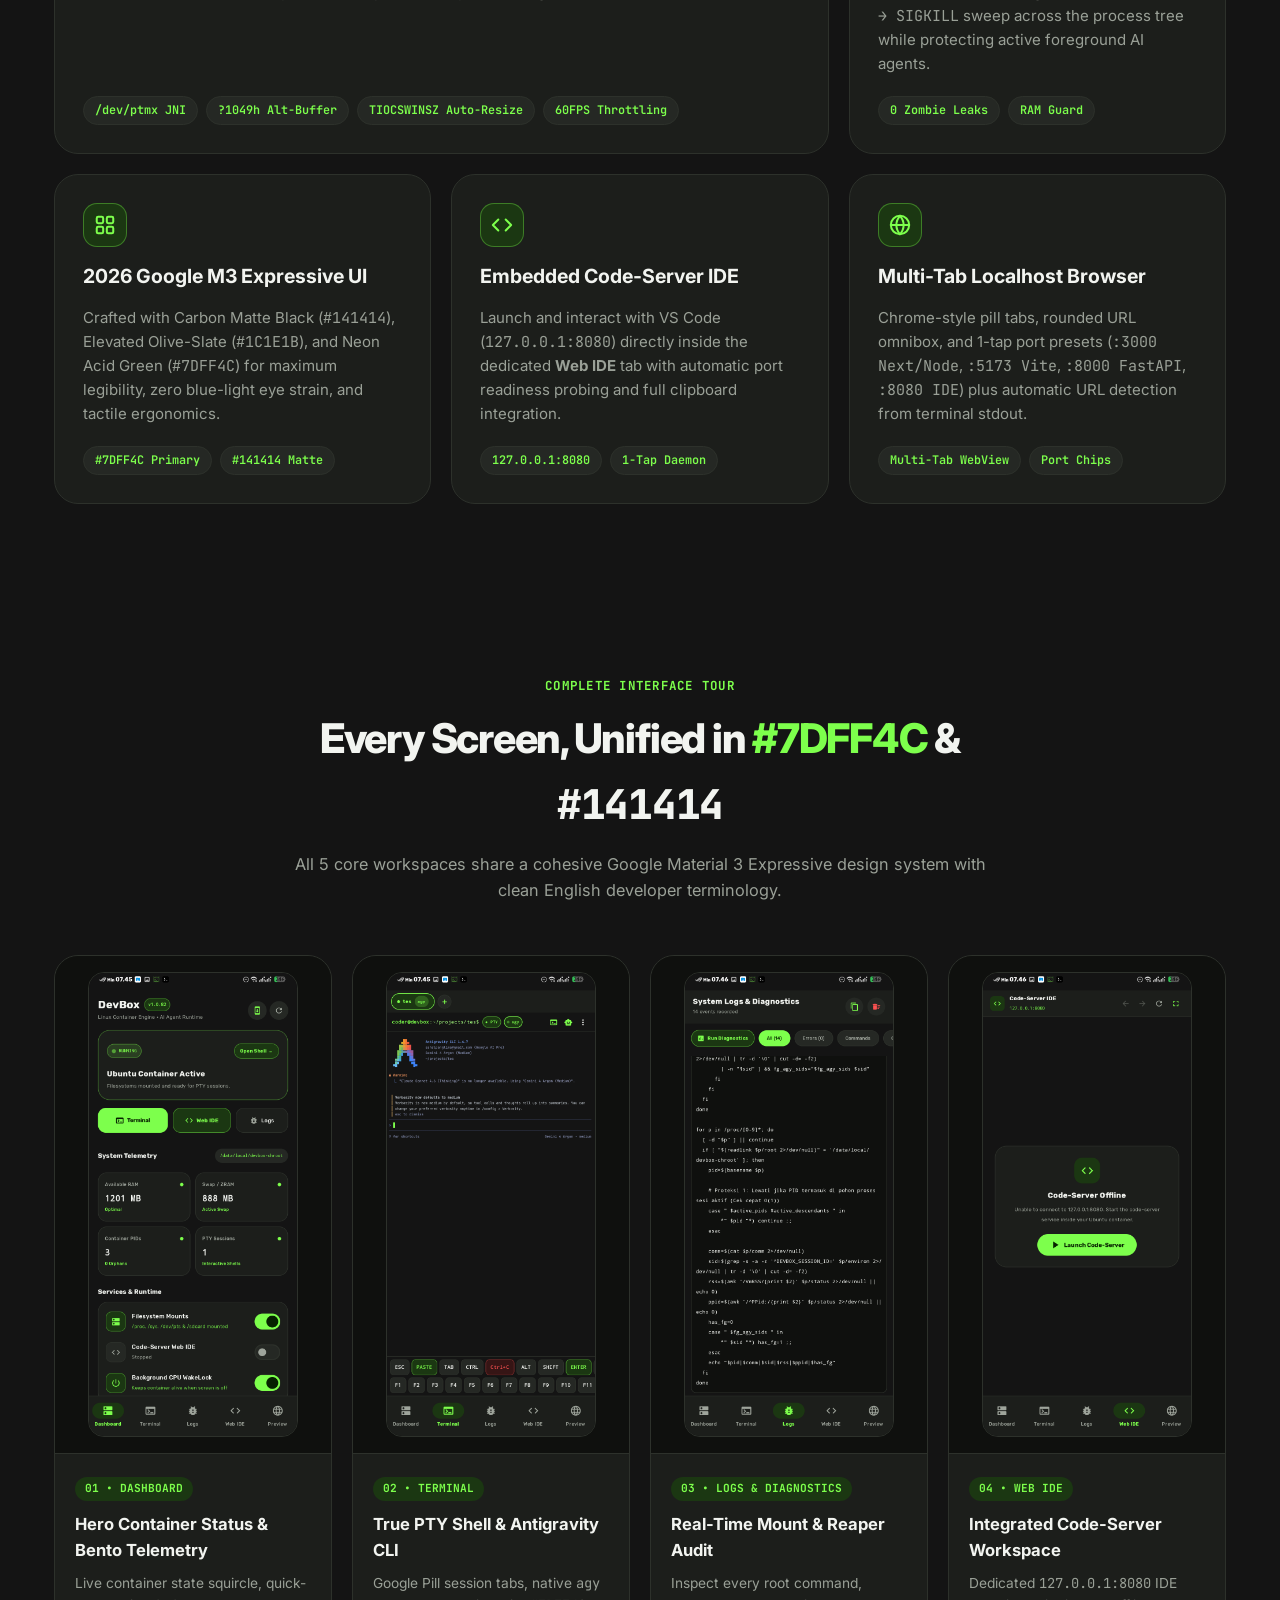
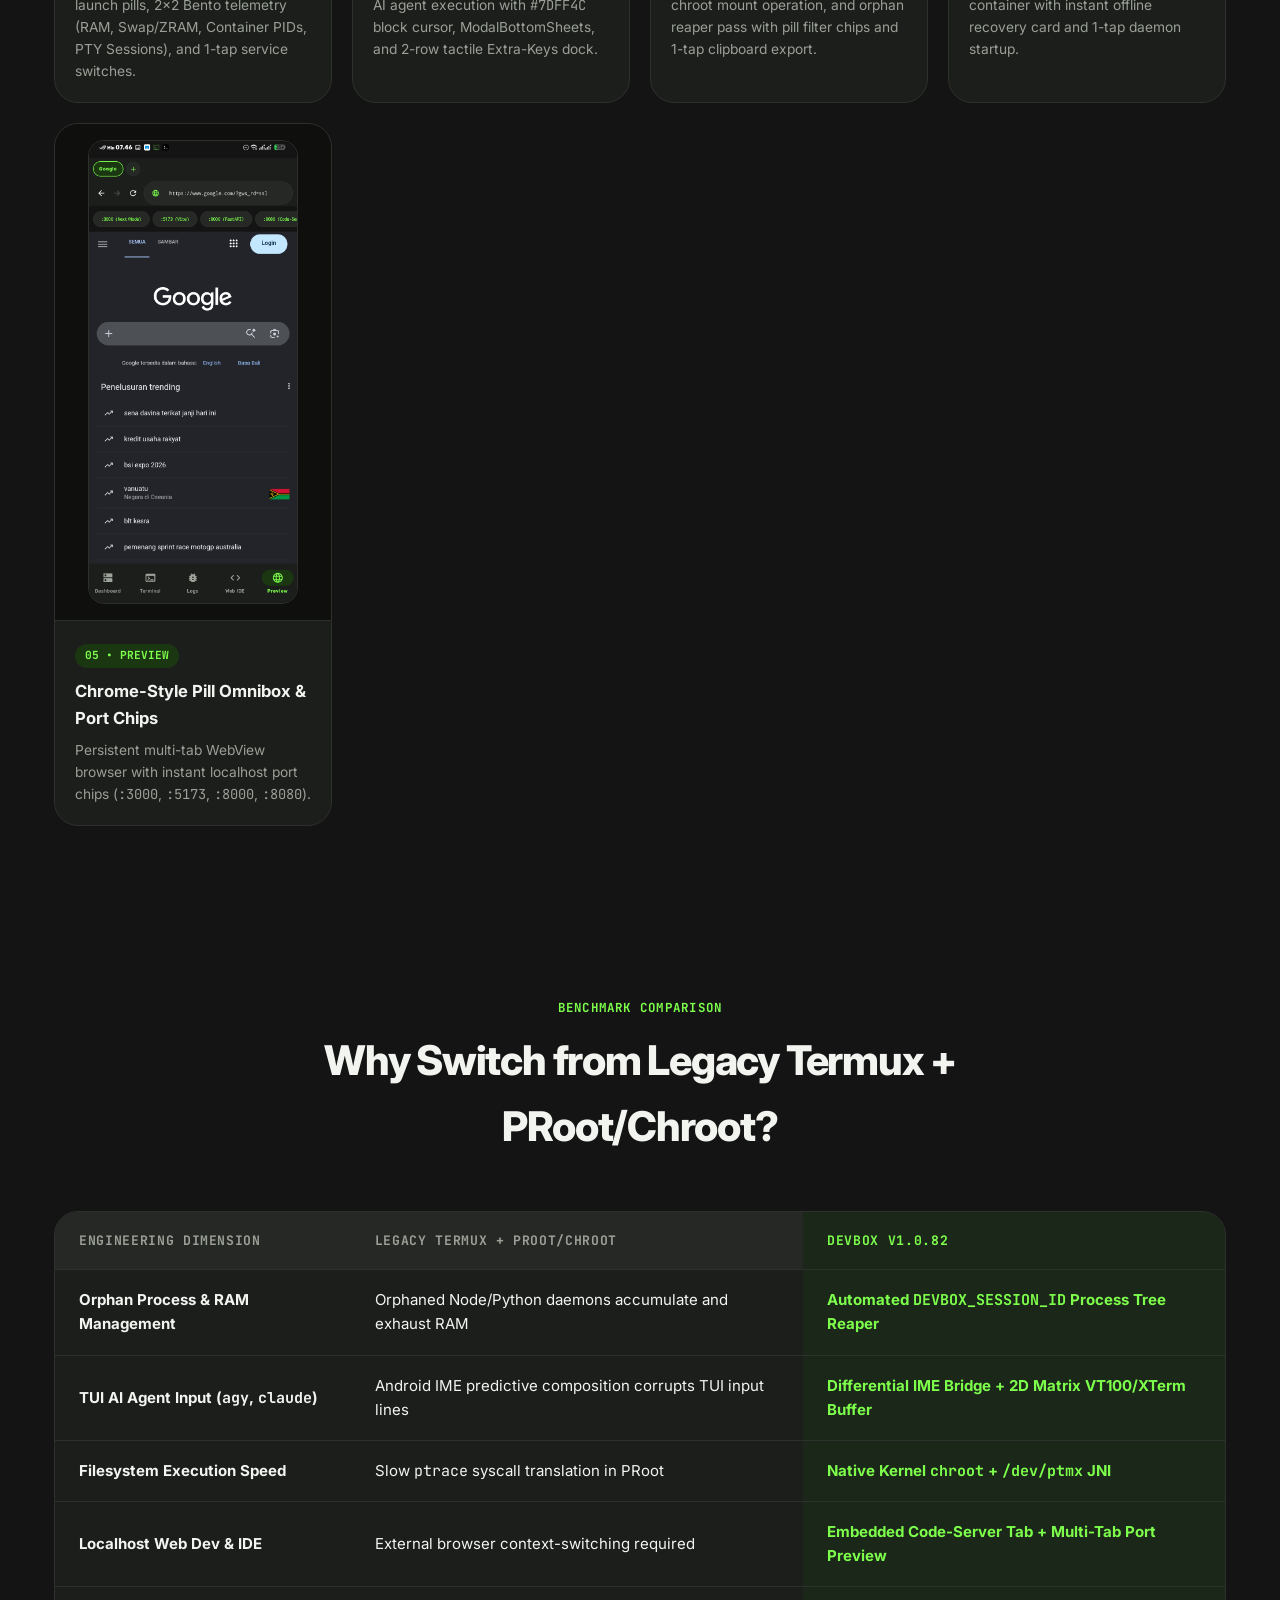
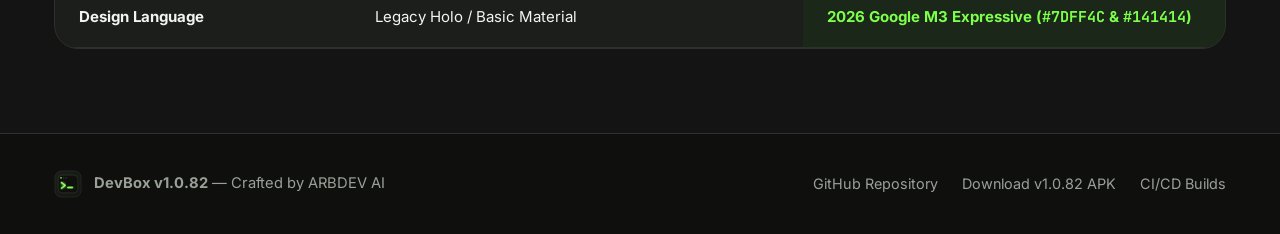
==== commit 928b4920: "fix(web,docs): restore clean initial UI/UX, remove all emojis, and fix mobile grid overflow" ====
--- a/web/index.html
+++ b/web/index.html
@@ -2,7 +2,7 @@
 <html lang="en" class="dark">
 <head>
   <meta charset="UTF-8" />
-  <meta name="viewport" content="width=device-width, initial-scale=1.0, maximum-scale=5.0" />
+  <meta name="viewport" content="width=device-width, initial-scale=1.0" />
   <title>DevBox v1.0.82 — Linux Container Engine & AI Agent Runtime for Android</title>
   <meta name="description" content="Native ARM64 Ubuntu Chroot Engine, 2D Matrix VT100/XTerm PTY, Zero-Orphan Process Reaper, and Integrated Code-Server IDE for Android. Redesigned with 2026 Material 3 Expressive (#7DFF4C & #141414)." />
   <meta name="theme-color" content="#141414" />
@@ -26,7 +26,7 @@
         <span class="version-pill">v1.0.82</span>
       </a>
 
-      <nav class="nav-links" aria-label="Primary Navigation">
+      <nav class="nav-links">
         <a href="#showcase">Interactive UI</a>
         <a href="#bento">Architecture</a>
         <a href="#gallery">Screens</a>
@@ -34,35 +34,13 @@
       </nav>
 
       <div class="nav-actions">
-        <a href="https://github.com/arbdevai/devbox" target="_blank" rel="noopener" class="btn btn-tonal nav-github-btn">
+        <a href="https://github.com/arbdevai/devbox" target="_blank" rel="noopener" class="btn btn-tonal nav-github">
           <svg width="18" height="18" viewBox="0 0 24 24" fill="currentColor"><path d="M12 .3a12 12 0 0 0-3.8 23.4c.6.1.8-.3.8-.6v-2c-3.3.7-4-1.6-4-1.6-.6-1.4-1.4-1.8-1.4-1.8-1-.7.1-.7.1-.7 1.2.1 1.8 1.2 1.8 1.2 1 1.8 2.8 1.3 3.5 1 .1-.8.4-1.3.7-1.6-2.7-.3-5.5-1.3-5.5-5.9 0-1.3.5-2.4 1.2-3.2-.1-.3-.5-1.5.1-3.2 0 0 1-.3 3.3 1.2a11.5 11.5 0 0 1 6 0c2.3-1.5 3.3-1.2 3.3-1.2.6 1.7.2 2.9.1 3.2.8.8 1.2 1.9 1.2 3.2 0 4.6-2.8 5.6-5.5 5.9.4.4.8 1.1.8 2.2v3.3c0 .3.2.7.8.6A12 12 0 0 0 12 .3"/></svg>
-          <span class="nav-github-text">GitHub</span>
+          <span class="github-label">GitHub</span>
         </a>
-        <a href="https://github.com/arbdevai/devbox/releases/tag/v1.0.82" target="_blank" rel="noopener" class="btn btn-primary nav-download-btn">
+        <a href="https://github.com/arbdevai/devbox/releases/tag/v1.0.82" target="_blank" rel="noopener" class="btn btn-primary nav-cta">
           <span>Download APK</span>
           <span class="btn-arrow">→</span>
-        </a>
-        <button class="mobile-menu-btn" id="mobileMenuBtn" aria-label="Toggle Menu" aria-expanded="false">
-          <svg class="icon-menu" width="22" height="22" viewBox="0 0 24 24" fill="none" stroke="currentColor" stroke-width="2.2" stroke-linecap="round"><line x1="4" y1="7" x2="20" y2="7"/><line x1="4" y1="12" x2="20" y2="12"/><line x1="4" y1="17" x2="20" y2="17"/></svg>
-          <svg class="icon-close" width="22" height="22" viewBox="0 0 24 24" fill="none" stroke="currentColor" stroke-width="2.2" stroke-linecap="round"><line x1="18" y1="6" x2="6" y2="18"/><line x1="6" y1="6" x2="18" y2="18"/></svg>
-        </button>
-      </div>
-    </div>
-
-    <!-- Slide-down Mobile Navigation Sheet -->
-    <div class="mobile-nav-drawer" id="mobileNavDrawer">
-      <div class="mobile-nav-links">
-        <a href="#showcase" class="mobile-nav-link">📱 Interactive UI Preview</a>
-        <a href="#bento" class="mobile-nav-link">⚡ 2026 Core Architecture</a>
-        <a href="#gallery" class="mobile-nav-link">🖼️ 5-Screen Visual Tour</a>
-        <a href="#comparison" class="mobile-nav-link">🆚 DevBox vs. Legacy Termux</a>
-      </div>
-      <div class="mobile-nav-cta">
-        <a href="https://github.com/arbdevai/devbox/releases/tag/v1.0.82" class="btn btn-primary btn-block">
-          Download APK v1.0.82
-        </a>
-        <a href="https://github.com/arbdevai/devbox" target="_blank" rel="noopener" class="btn btn-tonal btn-block">
-          View GitHub Repository
         </a>
       </div>
     </div>
@@ -74,7 +52,7 @@
       <div class="hero-content">
         <div class="status-badge">
           <span class="pulse-dot"></span>
-          <span>2026 M3 EXPRESSIVE • #7DFF4C &amp; #141414</span>
+          <span>2026 MATERIAL 3 EXPRESSIVE • #7DFF4C &amp; #141414</span>
         </div>
 
         <h1 class="hero-title">
@@ -86,12 +64,11 @@
         </p>
 
         <div class="hero-cta-row">
-          <a href="https://github.com/arbdevai/devbox/releases/tag/v1.0.82" class="btn btn-primary btn-lg hero-btn-main">
+          <a href="https://github.com/arbdevai/devbox/releases/tag/v1.0.82" class="btn btn-primary btn-lg">
             <svg width="20" height="20" viewBox="0 0 24 24" fill="none" stroke="currentColor" stroke-width="2.4" stroke-linecap="round" stroke-linejoin="round"><path d="M21 15v4a2 2 0 0 1-2 2H5a2 2 0 0 1-2-2v-4"/><polyline points="7 10 12 15 17 10"/><line x1="12" y1="15" x2="12" y2="3"/></svg>
             <span>Download DevBox v1.0.82 (.apk)</span>
           </a>
-          <a href="https://github.com/arbdevai/devbox" target="_blank" rel="noopener" class="btn btn-surface btn-lg hero-btn-sec">
-            <svg width="18" height="18" viewBox="0 0 24 24" fill="currentColor"><path d="M12 .3a12 12 0 0 0-3.8 23.4c.6.1.8-.3.8-.6v-2c-3.3.7-4-1.6-4-1.6-.6-1.4-1.4-1.8-1.4-1.8-1-.7.1-.7.1-.7 1.2.1 1.8 1.2 1.8 1.2 1 1.8 2.8 1.3 3.5 1 .1-.8.4-1.3.7-1.6-2.7-.3-5.5-1.3-5.5-5.9 0-1.3.5-2.4 1.2-3.2-.1-.3-.5-1.5.1-3.2 0 0 1-.3 3.3 1.2a11.5 11.5 0 0 1 6 0c2.3-1.5 3.3-1.2 3.3-1.2.6 1.7.2 2.9.1 3.2.8.8 1.2 1.9 1.2 3.2 0 4.6-2.8 5.6-5.5 5.9.4.4.8 1.1.8 2.2v3.3c0 .3.2.7.8.6A12 12 0 0 0 12 .3"/></svg>
+          <a href="https://github.com/arbdevai/devbox" target="_blank" rel="noopener" class="btn btn-surface btn-lg">
             <span>Explore Source Code</span>
           </a>
         </div>
@@ -109,58 +86,51 @@
         <div class="hero-metrics">
           <div class="metric-item">
             <span class="metric-val">0 Orphans</span>
-            <span class="metric-lbl">Session Reaper</span>
+            <span class="metric-lbl">Session-ID Reaper</span>
           </div>
           <div class="metric-divider"></div>
           <div class="metric-item">
             <span class="metric-val">60 FPS</span>
-            <span class="metric-lbl">2D VT100 Grid</span>
+            <span class="metric-lbl">2D VT100/XTerm Grid</span>
           </div>
           <div class="metric-divider"></div>
           <div class="metric-item">
             <span class="metric-val">#7DFF4C</span>
-            <span class="metric-lbl">M3 Expressive</span>
+            <span class="metric-lbl">M3 Expressive Dark</span>
           </div>
         </div>
       </div>
 
       <!-- Interactive Phone Switcher -->
       <div class="hero-QuickPreview">
-        <!-- Scrollable Pill Bar on Top for Easy Mobile Reach -->
-        <div class="screen-tabs-wrap">
-          <div class="screen-tabs" role="tablist" id="screenTabList">
-            <button class="screen-tab active" data-index="0" data-img="assets/screenshots/01-dashboard.png" data-caption="1/5 • Container Dashboard & 2x2 Bento Telemetry">
-              1. Dashboard
-            </button>
-            <button class="screen-tab" data-index="1" data-img="assets/screenshots/02-terminal-agy.png" data-caption="2/5 • Native PTY Terminal Running Antigravity CLI (agy)">
-              2. Terminal (agy)
-            </button>
-            <button class="screen-tab" data-index="2" data-img="assets/screenshots/03-system-logs.png" data-caption="3/5 • System Logs, Mount Audit & Process Reaper">
-              3. Diagnostics
-            </button>
-            <button class="screen-tab" data-index="3" data-img="assets/screenshots/04-code-server-ide.png" data-caption="4/5 • Integrated Code-Server VS Code Web IDE (:8080)">
-              4. Web IDE
-            </button>
-            <button class="screen-tab" data-index="4" data-img="assets/screenshots/05-web-preview.png" data-caption="5/5 • Multi-Tab Localhost Browser & Port Chips">
-              5. Preview
-            </button>
-          </div>
-        </div>
-
-        <div class="phone-stage">
-          <button class="stage-nav-btn prev" id="prevScreenBtn" aria-label="Previous Screen">‹</button>
-          <div class="phone-frame" id="phoneTouchArea">
-            <img
-              id="activeScreenImg"
-              src="assets/screenshots/01-dashboard.png"
-              alt="DevBox App Screen Preview"
-              class="phone-screen-img"
-            />
-          </div>
-          <button class="stage-nav-btn next" id="nextScreenBtn" aria-label="Next Screen">›</button>
-        </div>
-
-        <p id="activeScreenCaption" class="screen-caption">1/5 • Container Dashboard &amp; 2x2 Bento Telemetry</p>
+        <div class="phone-frame">
+          <div class="phone-notch"></div>
+          <img
+            id="activeScreenImg"
+            src="assets/screenshots/01-dashboard.png"
+            alt="DevBox App Screen Preview"
+            class="phone-screen-img"
+          />
+        </div>
+
+        <div class="screen-tabs" role="tablist">
+          <button class="screen-tab active" data-img="assets/screenshots/01-dashboard.png" data-caption="Container Dashboard & 2x2 Bento Telemetry">
+            1. Dashboard
+          </button>
+          <button class="screen-tab" data-img="assets/screenshots/02-terminal-agy.png" data-caption="Native PTY Terminal Running Antigravity CLI (agy)">
+            2. Terminal (agy)
+          </button>
+          <button class="screen-tab" data-img="assets/screenshots/03-system-logs.png" data-caption="System Logs, Mount Audit & Process Reaper Diagnostics">
+            3. Diagnostics
+          </button>
+          <button class="screen-tab" data-img="assets/screenshots/04-code-server-ide.png" data-caption="Integrated Code-Server VS Code Web IDE (127.0.0.1:8080)">
+            4. Web IDE
+          </button>
+          <button class="screen-tab" data-img="assets/screenshots/05-web-preview.png" data-caption="Multi-Tab Localhost Browser with Instant Port Presets">
+            5. Preview
+          </button>
+        </div>
+        <p id="activeScreenCaption" class="screen-caption">Container Dashboard &amp; 2x2 Bento Telemetry</p>
       </div>
     </section>
 
@@ -176,11 +146,10 @@
 
       <div class="bento-grid">
         <article class="bento-card bento-wide">
-          <div class="bento-card-top">
-            <div class="bento-icon">⚡</div>
-            <span class="bento-kicker">TERMINAL ENGINE</span>
-          </div>
-          <h3>2D Matrix VT100/XTerm PTY &amp; Differential IME Bridge</h3>
+          <div class="bento-icon">
+            <svg width="22" height="22" viewBox="0 0 24 24" fill="none" stroke="#7DFF4C" stroke-width="2.2" stroke-linecap="round" stroke-linejoin="round"><polyline points="4 17 10 11 4 5"/><line x1="12" y1="19" x2="20" y2="19"/></svg>
+          </div>
+          <h3>2D Matrix VT100/XTerm PTY Engine &amp; Differential IME Bridge</h3>
           <p>
             Unlike line-based text views, <code>TerminalGridBuffer</code> maintains a true dual-buffer (Primary + <code>?1049h</code> Alternate Screen) character matrix with 24-bit TrueColor, regional scrolling (<code>DECSTBM</code>), and a custom differential Android <code>InputConnection</code>. Typing inside <strong>Google Antigravity CLI (<code>agy</code>)</strong>, <strong>Claude Code</strong>, or <strong>Neovim</strong> never suffers from predictive keyboard composition bugs or stuck cursors.
           </p>
@@ -193,9 +162,8 @@
         </article>
 
         <article class="bento-card">
-          <div class="bento-card-top">
-            <div class="bento-icon">🛡️</div>
-            <span class="bento-kicker">MEMORY GUARD</span>
+          <div class="bento-icon">
+            <svg width="22" height="22" viewBox="0 0 24 24" fill="none" stroke="#7DFF4C" stroke-width="2.2" stroke-linecap="round" stroke-linejoin="round"><path d="M12 22s8-4 8-10V5l-8-3-8 3v7c0 6 8 10 8 10z"/></svg>
           </div>
           <h3>Zero-Orphan Process Reaper</h3>
           <p>
@@ -203,14 +171,13 @@
           </p>
           <div class="bento-tags">
             <span>0 Zombie Leaks</span>
-            <span>OOM Shield</span>
+            <span>RAM Guard</span>
           </div>
         </article>
 
         <article class="bento-card">
-          <div class="bento-card-top">
-            <div class="bento-icon">🎨</div>
-            <span class="bento-kicker">DESIGN SYSTEM</span>
+          <div class="bento-icon">
+            <svg width="22" height="22" viewBox="0 0 24 24" fill="none" stroke="#7DFF4C" stroke-width="2.2" stroke-linecap="round" stroke-linejoin="round"><rect x="3" y="3" width="7" height="7" rx="1.5"/><rect x="14" y="3" width="7" height="7" rx="1.5"/><rect x="14" y="14" width="7" height="7" rx="1.5"/><rect x="3" y="14" width="7" height="7" rx="1.5"/></svg>
           </div>
           <h3>2026 Google M3 Expressive UI</h3>
           <p>
@@ -223,9 +190,8 @@
         </article>
 
         <article class="bento-card">
-          <div class="bento-card-top">
-            <div class="bento-icon">💻</div>
-            <span class="bento-kicker">CLOUD / LOCAL IDE</span>
+          <div class="bento-icon">
+            <svg width="22" height="22" viewBox="0 0 24 24" fill="none" stroke="#7DFF4C" stroke-width="2.2" stroke-linecap="round" stroke-linejoin="round"><polyline points="16 18 22 12 16 6"/><polyline points="8 6 2 12 8 18"/></svg>
           </div>
           <h3>Embedded Code-Server IDE</h3>
           <p>
@@ -238,9 +204,8 @@
         </article>
 
         <article class="bento-card">
-          <div class="bento-card-top">
-            <div class="bento-icon">🌐</div>
-            <span class="bento-kicker">LOCALHOST DEV</span>
+          <div class="bento-icon">
+            <svg width="22" height="22" viewBox="0 0 24 24" fill="none" stroke="#7DFF4C" stroke-width="2.2" stroke-linecap="round" stroke-linejoin="round"><circle cx="12" cy="12" r="10"/><line x1="2" y1="12" x2="22" y2="12"/><path d="M12 2a15.3 15.3 0 0 1 4 10 15.3 15.3 0 0 1-4 10 15.3 15.3 0 0 1-4-10 15.3 15.3 0 0 1 4-10z"/></svg>
           </div>
           <h3>Multi-Tab Localhost Browser</h3>
           <p>
@@ -254,23 +219,19 @@
       </div>
     </section>
 
-    <!-- Full 5-Screen Visual Gallery (Swipeable Carousel on Mobile) -->
+    <!-- Full 5-Screen Visual Gallery -->
     <section class="section container" id="gallery">
       <div class="section-header">
         <span class="eyebrow">COMPLETE INTERFACE TOUR</span>
         <h2 class="section-title">Every Screen, Unified in <span class="text-acid">#7DFF4C</span> &amp; <span class="text-mono">#141414</span></h2>
         <p class="section-desc">
-          Swipe horizontally on mobile or tap any screen to inspect the 2026 Google Material 3 Expressive interface in full resolution.
+          All 5 core workspaces share a cohesive Google Material 3 Expressive design system with clean English developer terminology.
         </p>
       </div>
 
-      <div class="swipe-hint-mobile">
-        <span>← Swipe horizontally to explore all 5 screens • Tap image to zoom →</span>
-      </div>
-
-      <div class="gallery-grid" id="galleryCarousel">
-        <div class="gallery-card">
-          <div class="gallery-img-wrap" data-zoom="assets/screenshots/01-dashboard.png">
+      <div class="gallery-grid">
+        <div class="gallery-card">
+          <div class="gallery-img-wrap">
             <img src="assets/screenshots/01-dashboard.png" alt="Dashboard Screen" loading="lazy" />
           </div>
           <div class="gallery-info">
@@ -281,7 +242,7 @@
         </div>
 
         <div class="gallery-card">
-          <div class="gallery-img-wrap" data-zoom="assets/screenshots/02-terminal-agy.png">
+          <div class="gallery-img-wrap">
             <img src="assets/screenshots/02-terminal-agy.png" alt="Terminal Screen running Antigravity CLI" loading="lazy" />
           </div>
           <div class="gallery-info">
@@ -292,7 +253,7 @@
         </div>
 
         <div class="gallery-card">
-          <div class="gallery-img-wrap" data-zoom="assets/screenshots/03-system-logs.png">
+          <div class="gallery-img-wrap">
             <img src="assets/screenshots/03-system-logs.png" alt="System Logs Screen" loading="lazy" />
           </div>
           <div class="gallery-info">
@@ -303,7 +264,7 @@
         </div>
 
         <div class="gallery-card">
-          <div class="gallery-img-wrap" data-zoom="assets/screenshots/04-code-server-ide.png">
+          <div class="gallery-img-wrap">
             <img src="assets/screenshots/04-code-server-ide.png" alt="Code-Server Web IDE Screen" loading="lazy" />
           </div>
           <div class="gallery-info">
@@ -314,7 +275,7 @@
         </div>
 
         <div class="gallery-card">
-          <div class="gallery-img-wrap" data-zoom="assets/screenshots/05-web-preview.png">
+          <div class="gallery-img-wrap">
             <img src="assets/screenshots/05-web-preview.png" alt="Web Preview Browser Screen" loading="lazy" />
           </div>
           <div class="gallery-info">
@@ -326,7 +287,7 @@
       </div>
     </section>
 
-    <!-- Comparison Table Section (Responsive Cards on Mobile) -->
+    <!-- Comparison Table Section -->
     <section class="section container" id="comparison">
       <div class="section-header">
         <span class="eyebrow">BENCHMARK COMPARISON</span>
@@ -344,29 +305,29 @@
           </thead>
           <tbody>
             <tr>
-              <td data-label="Dimension"><strong>Orphan Process &amp; RAM Management</strong></td>
-              <td data-label="Legacy Termux">Orphaned Node/Python daemons accumulate and exhaust RAM</td>
-              <td data-label="DevBox v1.0.82" class="highlight-col"><strong>Automated <code>DEVBOX_SESSION_ID</code> Process Tree Reaper</strong></td>
-            </tr>
-            <tr>
-              <td data-label="Dimension"><strong>TUI AI Agent Input (<code>agy</code>, <code>claude</code>)</strong></td>
-              <td data-label="Legacy Termux">Android IME predictive composition corrupts TUI input lines</td>
-              <td data-label="DevBox v1.0.82" class="highlight-col"><strong>Differential IME Bridge + 2D Matrix VT100/XTerm Buffer</strong></td>
-            </tr>
-            <tr>
-              <td data-label="Dimension"><strong>Filesystem Execution Speed</strong></td>
-              <td data-label="Legacy Termux">Slow <code>ptrace</code> syscall translation in PRoot</td>
-              <td data-label="DevBox v1.0.82" class="highlight-col"><strong>Native Kernel <code>chroot</code> + <code>/dev/ptmx</code> JNI</strong></td>
-            </tr>
-            <tr>
-              <td data-label="Dimension"><strong>Localhost Web Dev &amp; IDE</strong></td>
-              <td data-label="Legacy Termux">External browser context-switching required</td>
-              <td data-label="DevBox v1.0.82" class="highlight-col"><strong>Embedded Code-Server Tab + Multi-Tab Port Preview</strong></td>
-            </tr>
-            <tr>
-              <td data-label="Dimension"><strong>Design Language</strong></td>
-              <td data-label="Legacy Termux">Legacy Holo / Basic Material</td>
-              <td data-label="DevBox v1.0.82" class="highlight-col"><strong>2026 Google M3 Expressive (<code>#7DFF4C</code> &amp; <code>#141414</code>)</strong></td>
+              <td><strong>Orphan Process &amp; RAM Management</strong></td>
+              <td>Orphaned Node/Python daemons accumulate and exhaust RAM</td>
+              <td class="highlight-col"><strong>Automated <code>DEVBOX_SESSION_ID</code> Process Tree Reaper</strong></td>
+            </tr>
+            <tr>
+              <td><strong>TUI AI Agent Input (<code>agy</code>, <code>claude</code>)</strong></td>
+              <td>Android IME predictive composition corrupts TUI input lines</td>
+              <td class="highlight-col"><strong>Differential IME Bridge + 2D Matrix VT100/XTerm Buffer</strong></td>
+            </tr>
+            <tr>
+              <td><strong>Filesystem Execution Speed</strong></td>
+              <td>Slow <code>ptrace</code> syscall translation in PRoot</td>
+              <td class="highlight-col"><strong>Native Kernel <code>chroot</code> + <code>/dev/ptmx</code> JNI</strong></td>
+            </tr>
+            <tr>
+              <td><strong>Localhost Web Dev &amp; IDE</strong></td>
+              <td>External browser context-switching required</td>
+              <td class="highlight-col"><strong>Embedded Code-Server Tab + Multi-Tab Port Preview</strong></td>
+            </tr>
+            <tr>
+              <td><strong>Design Language</strong></td>
+              <td>Legacy Holo / Basic Material</td>
+              <td class="highlight-col"><strong>2026 Google M3 Expressive (<code>#7DFF4C</code> &amp; <code>#141414</code>)</strong></td>
             </tr>
           </tbody>
         </table>
@@ -388,25 +349,6 @@
     </div>
   </footer>
 
-  <!-- Mobile Floating Bottom Action Dock (M3 Pill Style) -->
-  <div class="mobile-bottom-dock">
-    <a href="#showcase" class="dock-item">
-      <span>📱 Preview</span>
-    </a>
-    <a href="#bento" class="dock-item">
-      <span>⚡ Specs</span>
-    </a>
-    <a href="https://github.com/arbdevai/devbox/releases/tag/v1.0.82" class="dock-cta">
-      <span>⬇ APK v1.0.82</span>
-    </a>
-  </div>
-
-  <!-- Fullscreen Image Zoom Lightbox Modal -->
-  <div class="lightbox-modal" id="lightboxModal" aria-hidden="true">
-    <button class="lightbox-close" id="lightboxClose" aria-label="Close Fullscreen Image">✕</button>
-    <img src="" alt="Fullscreen App Screenshot" id="lightboxImg" />
-  </div>
-
   <script src="app.js"></script>
 </body>
 </html>
--- a/web/styles.css
+++ b/web/styles.css
@@ -19,7 +19,6 @@
   box-sizing: border-box;
   margin: 0;
   padding: 0;
-  -webkit-tap-highlight-color: transparent;
 }
 
 html {
@@ -70,14 +69,14 @@
   position: sticky;
   top: 0;
   z-index: 100;
-  background: rgba(20, 20, 20, 0.86);
-  backdrop-filter: blur(18px);
-  -webkit-backdrop-filter: blur(18px);
+  background: rgba(20, 20, 20, 0.82);
+  backdrop-filter: blur(16px);
+  -webkit-backdrop-filter: blur(16px);
   border-bottom: 1px solid var(--border);
 }
 
 .nav-inner {
-  height: 70px;
+  height: 72px;
   display: flex;
   align-items: center;
   justify-content: space-between;
@@ -87,19 +86,19 @@
 .brand {
   display: flex;
   align-items: center;
-  gap: 10px;
+  gap: 12px;
   text-decoration: none;
   color: var(--text-main);
   flex-shrink: 0;
 }
 
 .brand-logo {
-  width: 34px;
-  height: 34px;
+  width: 36px;
+  height: 36px;
 }
 
 .brand-name {
-  font-size: 1.22rem;
+  font-size: 1.25rem;
   font-weight: 800;
   letter-spacing: -0.03em;
 }
@@ -109,9 +108,9 @@
   color: var(--primary);
   border: 1px solid rgba(125, 255, 76, 0.45);
   font-family: 'JetBrains Mono', monospace;
-  font-size: 0.72rem;
+  font-size: 0.75rem;
   font-weight: 700;
-  padding: 2px 9px;
+  padding: 3px 10px;
   border-radius: var(--radius-pill);
 }
 
@@ -135,81 +134,8 @@
 .nav-actions {
   display: flex;
   align-items: center;
-  gap: 10px;
-}
-
-/* Mobile Menu Button & Drawer */
-.mobile-menu-btn {
-  display: none;
-  width: 40px;
-  height: 40px;
-  border-radius: 12px;
-  background: var(--surface-variant);
-  border: 1px solid var(--border);
-  color: var(--text-main);
-  align-items: center;
-  justify-content: center;
-  cursor: pointer;
-}
-
-.mobile-menu-btn .icon-close {
-  display: none;
-}
-
-.mobile-menu-btn.open .icon-menu {
-  display: none;
-}
-
-.mobile-menu-btn.open .icon-close {
-  display: block;
-  color: var(--primary);
-}
-
-.mobile-nav-drawer {
-  display: none;
-  background: var(--surface);
-  border-bottom: 1px solid var(--border);
-  padding: 16px 20px 22px;
-}
-
-.mobile-nav-drawer.open {
-  display: block;
-}
-
-.mobile-nav-links {
-  display: flex;
-  flex-direction: column;
-  gap: 6px;
-  margin-bottom: 16px;
-}
-
-.mobile-nav-link {
-  display: block;
-  padding: 12px 14px;
-  border-radius: 14px;
-  background: var(--surface-variant);
-  color: var(--text-main);
-  text-decoration: none;
-  font-weight: 600;
-  font-size: 0.94rem;
-  border: 1px solid var(--border);
-}
-
-.mobile-nav-link:active {
-  border-color: var(--primary);
-  color: var(--primary);
-}
-
-.mobile-nav-cta {
-  display: flex;
-  flex-direction: column;
-  gap: 10px;
-}
-
-.btn-block {
-  width: 100%;
-  justify-content: center;
-  padding: 13px 18px;
+  gap: 12px;
+  flex-shrink: 0;
 }
 
 /* Buttons */
@@ -270,26 +196,31 @@
 .hero {
   position: relative;
   z-index: 1;
-  padding: 64px 24px 80px;
+  padding: 72px 24px 84px;
   display: grid;
   grid-template-columns: 1.15fr 0.85fr;
-  gap: 52px;
-  align-items: center;
+  gap: 56px;
+  align-items: center;
+}
+
+.hero-content,
+.hero-QuickPreview {
+  min-width: 0;
 }
 
 .status-badge {
   display: inline-flex;
   align-items: center;
-  gap: 9px;
+  gap: 10px;
   background: var(--primary-container);
   border: 1px solid rgba(125, 255, 76, 0.45);
   color: var(--on-primary-container);
-  padding: 6px 14px;
+  padding: 6px 16px;
   border-radius: var(--radius-pill);
   font-family: 'JetBrains Mono', monospace;
-  font-size: 0.74rem;
+  font-size: 0.76rem;
   font-weight: 700;
-  margin-bottom: 20px;
+  margin-bottom: 24px;
   max-width: 100%;
 }
 
@@ -309,11 +240,11 @@
 }
 
 .hero-title {
-  font-size: clamp(2.15rem, 4.4vw, 3.75rem);
+  font-size: clamp(2.25rem, 4.4vw, 3.8rem);
   font-weight: 800;
-  line-height: 1.12;
+  line-height: 1.1;
   letter-spacing: -0.035em;
-  margin-bottom: 18px;
+  margin-bottom: 22px;
 }
 
 .text-acid {
@@ -321,10 +252,10 @@
 }
 
 .hero-subtitle {
-  font-size: 1.05rem;
+  font-size: 1.1rem;
   color: var(--text-muted);
   max-width: 620px;
-  margin-bottom: 28px;
+  margin-bottom: 32px;
 }
 
 .hero-subtitle strong {
@@ -334,18 +265,19 @@
 .hero-cta-row {
   display: flex;
   flex-wrap: wrap;
-  gap: 12px;
-  margin-bottom: 26px;
-}
-
-/* Code Pill Box (Always Left-Aligned) */
+  gap: 14px;
+  margin-bottom: 28px;
+}
+
+/* Code Pill Box */
 .code-pill-box {
   background: var(--bg-deep);
   border: 1px solid var(--border);
   border-radius: var(--radius-lg);
-  padding: 14px 16px;
+  padding: 14px 18px;
   max-width: 580px;
-  margin-bottom: 28px;
+  width: 100%;
+  margin-bottom: 32px;
   text-align: left;
 }
 
@@ -359,17 +291,18 @@
 .code-dot {
   width: 8px;
   height: 8px;
+  flex-shrink: 0;
   border-radius: 50%;
   background: var(--primary);
-  flex-shrink: 0;
 }
 
 .code-label {
   font-family: 'JetBrains Mono', monospace;
-  font-size: 0.76rem;
+  font-size: 0.78rem;
   color: var(--primary);
   font-weight: 700;
   flex: 1;
+  min-width: 0;
   overflow: hidden;
   text-overflow: ellipsis;
   white-space: nowrap;
@@ -380,31 +313,30 @@
   color: var(--text-main);
   border: 1px solid var(--border);
   border-radius: var(--radius-pill);
-  padding: 4px 12px;
+  padding: 3px 12px;
   font-size: 0.74rem;
   font-weight: 600;
   cursor: pointer;
   flex-shrink: 0;
 }
 
-.copy-btn:hover, .copy-btn:active {
+.copy-btn:hover {
   border-color: var(--primary);
   color: var(--primary);
 }
 
 .code-pill-box pre {
   overflow-x: auto;
-  font-size: 0.84rem;
+  font-size: 0.88rem;
   color: var(--text-main);
-  padding-bottom: 2px;
   -webkit-overflow-scrolling: touch;
 }
 
 .hero-metrics {
   display: flex;
   align-items: center;
-  gap: 22px;
-  padding-top: 6px;
+  gap: 24px;
+  padding-top: 8px;
 }
 
 .metric-item {
@@ -414,13 +346,13 @@
 
 .metric-val {
   font-family: 'JetBrains Mono', monospace;
-  font-size: 1.15rem;
+  font-size: 1.2rem;
   font-weight: 800;
   color: var(--primary);
 }
 
 .metric-lbl {
-  font-size: 0.78rem;
+  font-size: 0.8rem;
   color: var(--text-muted);
 }
 
@@ -430,110 +362,66 @@
   background: var(--border);
 }
 
-/* Interactive Phone Mockup & Stage */
+/* Interactive Phone Mockup */
 .hero-QuickPreview {
   display: flex;
   flex-direction: column;
   align-items: center;
-  width: 100%;
-}
-
-.screen-tabs-wrap {
-  width: 100%;
-  max-width: 440px;
-  margin-bottom: 18px;
-}
-
-.screen-tabs {
-  display: flex;
-  gap: 8px;
-  overflow-x: auto;
-  padding: 4px 4px 8px;
-  scrollbar-width: none;
-  -webkit-overflow-scrolling: touch;
-}
-
-.screen-tabs::-webkit-scrollbar {
-  display: none;
-}
-
-.screen-tab {
-  background: var(--surface);
-  color: var(--text-muted);
-  border: 1px solid var(--border);
-  border-radius: var(--radius-pill);
-  padding: 8px 14px;
-  font-size: 0.78rem;
-  font-weight: 700;
-  cursor: pointer;
-  white-space: nowrap;
-  flex-shrink: 0;
-  transition: all 0.18s ease;
-}
-
-.screen-tab:hover {
-  color: var(--text-main);
-  border-color: var(--primary);
-}
-
-.screen-tab.active {
-  background: var(--primary-container);
-  color: var(--primary);
-  border-color: var(--primary);
-}
-
-.phone-stage {
-  display: flex;
-  align-items: center;
-  justify-content: center;
-  gap: 12px;
-  width: 100%;
-}
-
-.stage-nav-btn {
-  width: 40px;
-  height: 40px;
-  border-radius: 50%;
-  background: var(--surface);
-  border: 1px solid var(--border);
-  color: var(--primary);
-  font-size: 1.4rem;
-  line-height: 1;
-  display: flex;
-  align-items: center;
-  justify-content: center;
-  cursor: pointer;
-  flex-shrink: 0;
-  transition: all 0.18s ease;
-}
-
-.stage-nav-btn:hover, .stage-nav-btn:active {
-  background: var(--primary-container);
-  border-color: var(--primary);
 }
 
 .phone-frame {
   position: relative;
-  width: min(74vw, 296px);
-  border-radius: 34px;
-  padding: 9px;
+  width: 310px;
+  max-width: 100%;
+  border-radius: 36px;
+  padding: 10px;
   background: linear-gradient(145deg, #252824, #141414);
   border: 2px solid var(--border);
-  box-shadow: 0 22px 58px rgba(0, 0, 0, 0.75), 0 0 36px rgba(125, 255, 76, 0.12);
+  box-shadow: 0 24px 64px rgba(0, 0, 0, 0.75), 0 0 40px rgba(125, 255, 76, 0.12);
 }
 
 .phone-screen-img {
   width: 100%;
   height: auto;
   display: block;
-  border-radius: 25px;
+  border-radius: 26px;
   transition: opacity 0.2s ease;
-  cursor: zoom-in;
+}
+
+.screen-tabs {
+  display: flex;
+  flex-wrap: wrap;
+  justify-content: center;
+  gap: 8px;
+  margin-top: 20px;
+}
+
+.screen-tab {
+  background: var(--surface);
+  color: var(--text-muted);
+  border: 1px solid var(--border);
+  border-radius: var(--radius-pill);
+  padding: 7px 14px;
+  font-size: 0.78rem;
+  font-weight: 700;
+  cursor: pointer;
+  transition: all 0.18s ease;
+}
+
+.screen-tab:hover {
+  color: var(--text-main);
+  border-color: var(--primary);
+}
+
+.screen-tab.active {
+  background: var(--primary-container);
+  color: var(--primary);
+  border-color: var(--primary);
 }
 
 .screen-caption {
-  margin-top: 12px;
-  font-size: 0.82rem;
+  margin-top: 10px;
+  font-size: 0.84rem;
   color: var(--text-muted);
   font-family: 'JetBrains Mono', monospace;
   text-align: center;
@@ -543,58 +431,57 @@
 .section {
   position: relative;
   z-index: 1;
-  padding: 76px 24px;
+  padding: 84px 24px;
 }
 
 .section-header {
   text-align: center;
   max-width: 720px;
-  margin: 0 auto 44px;
+  margin: 0 auto 52px;
 }
 
 .eyebrow {
   display: inline-block;
   font-family: 'JetBrains Mono', monospace;
-  font-size: 0.76rem;
+  font-size: 0.78rem;
   font-weight: 700;
   color: var(--primary);
   letter-spacing: 0.1em;
-  margin-bottom: 8px;
+  margin-bottom: 10px;
 }
 
 .section-title {
-  font-size: clamp(1.65rem, 3.2vw, 2.55rem);
+  font-size: clamp(1.85rem, 3.2vw, 2.6rem);
   font-weight: 800;
   letter-spacing: -0.03em;
-  line-height: 1.2;
-  margin-bottom: 12px;
+  margin-bottom: 14px;
 }
 
 .section-desc {
   color: var(--text-muted);
-  font-size: 0.98rem;
+  font-size: 1.02rem;
 }
 
 /* Bento Grid */
 .bento-grid {
   display: grid;
   grid-template-columns: repeat(3, 1fr);
-  gap: 18px;
+  gap: 20px;
 }
 
 .bento-card {
   background: var(--surface);
   border: 1px solid var(--border);
   border-radius: var(--radius-xl);
-  padding: 24px;
+  padding: 28px;
   display: flex;
   flex-direction: column;
-  gap: 12px;
+  gap: 14px;
   transition: transform 0.2s ease, border-color 0.2s ease;
 }
 
 .bento-card:hover {
-  transform: translateY(-3px);
+  transform: translateY(-4px);
   border-color: rgba(125, 255, 76, 0.55);
 }
 
@@ -602,161 +489,136 @@
   grid-column: span 2;
 }
 
-.bento-card-top {
-  display: flex;
-  align-items: center;
-  justify-content: space-between;
-}
-
 .bento-icon {
-  width: 42px;
-  height: 42px;
-  border-radius: 13px;
+  width: 44px;
+  height: 44px;
+  border-radius: 14px;
   background: var(--primary-container);
   border: 1px solid rgba(125, 255, 76, 0.35);
   display: flex;
   align-items: center;
   justify-content: center;
+}
+
+.bento-card h3 {
   font-size: 1.22rem;
-}
-
-.bento-kicker {
+  font-weight: 700;
+}
+
+.bento-card p {
+  color: var(--text-muted);
+  font-size: 0.94rem;
+  flex: 1;
+}
+
+.bento-tags {
+  display: flex;
+  flex-wrap: wrap;
+  gap: 8px;
+  margin-top: 6px;
+}
+
+.bento-tags span {
+  background: var(--surface-variant);
+  color: var(--primary);
+  font-family: 'JetBrains Mono', monospace;
+  font-size: 0.74rem;
+  font-weight: 600;
+  padding: 4px 11px;
+  border-radius: var(--radius-pill);
+  border: 1px solid var(--border);
+}
+
+/* Gallery Grid */
+.gallery-grid {
+  display: grid;
+  grid-template-columns: repeat(auto-fit, minmax(220px, 1fr));
+  gap: 20px;
+}
+
+.gallery-card {
+  background: var(--surface);
+  border: 1px solid var(--border);
+  border-radius: var(--radius-xl);
+  overflow: hidden;
+  display: flex;
+  flex-direction: column;
+  transition: transform 0.2s ease, border-color 0.2s ease;
+}
+
+.gallery-card:hover {
+  transform: translateY(-5px);
+  border-color: var(--primary);
+}
+
+.gallery-img-wrap {
+  background: var(--bg-deep);
+  padding: 16px;
+  display: flex;
+  justify-content: center;
+  border-bottom: 1px solid var(--border);
+}
+
+.gallery-img-wrap img {
+  width: 100%;
+  max-width: 210px;
+  border-radius: 16px;
+  border: 1px solid var(--border);
+}
+
+.gallery-info {
+  padding: 20px;
+}
+
+.gallery-badge {
+  display: inline-block;
   font-family: 'JetBrains Mono', monospace;
   font-size: 0.7rem;
   font-weight: 700;
   color: var(--primary);
-  letter-spacing: 0.08em;
-}
-
-.bento-card h3 {
-  font-size: 1.16rem;
-  font-weight: 700;
-  line-height: 1.3;
-}
-
-.bento-card p {
-  color: var(--text-muted);
-  font-size: 0.92rem;
-  flex: 1;
-}
-
-.bento-tags {
-  display: flex;
-  flex-wrap: wrap;
-  gap: 7px;
-  margin-top: 4px;
-}
-
-.bento-tags span {
-  background: var(--surface-variant);
-  color: var(--primary);
-  font-family: 'JetBrains Mono', monospace;
-  font-size: 0.72rem;
-  font-weight: 600;
-  padding: 4px 10px;
+  background: var(--primary-container);
+  padding: 3px 10px;
   border-radius: var(--radius-pill);
-  border: 1px solid var(--border);
-}
-
-/* Gallery Grid (Desktop Grid / Mobile Snap Carousel) */
-.swipe-hint-mobile {
-  display: none;
-  text-align: center;
-  font-family: 'JetBrains Mono', monospace;
-  font-size: 0.75rem;
-  color: var(--primary);
-  margin-bottom: 14px;
-}
-
-.gallery-grid {
-  display: grid;
-  grid-template-columns: repeat(5, 1fr);
-  gap: 16px;
-}
-
-.gallery-card {
-  background: var(--surface);
-  border: 1px solid var(--border);
-  border-radius: var(--radius-xl);
-  overflow: hidden;
-  display: flex;
-  flex-direction: column;
-  transition: transform 0.2s ease, border-color 0.2s ease;
-}
-
-.gallery-card:hover {
-  transform: translateY(-4px);
-  border-color: var(--primary);
-}
-
-.gallery-img-wrap {
-  background: var(--bg-deep);
-  padding: 14px;
-  display: flex;
-  justify-content: center;
-  border-bottom: 1px solid var(--border);
-  cursor: zoom-in;
-}
-
-.gallery-img-wrap img {
-  width: 100%;
-  max-width: 200px;
-  border-radius: 14px;
-  border: 1px solid var(--border);
-}
-
-.gallery-info {
-  padding: 18px;
-}
-
-.gallery-badge {
-  display: inline-block;
-  font-family: 'JetBrains Mono', monospace;
-  font-size: 0.68rem;
-  font-weight: 700;
-  color: var(--primary);
-  background: var(--primary-container);
-  padding: 3px 9px;
-  border-radius: var(--radius-pill);
+  margin-bottom: 10px;
+}
+
+.gallery-info h4 {
+  font-size: 1.04rem;
   margin-bottom: 8px;
 }
 
-.gallery-info h4 {
-  font-size: 1rem;
-  margin-bottom: 6px;
-  line-height: 1.3;
-}
-
 .gallery-info p {
-  font-size: 0.84rem;
+  font-size: 0.86rem;
   color: var(--text-muted);
 }
 
 /* Comparison Table */
 .table-wrap {
+  overflow-x: auto;
+  -webkit-overflow-scrolling: touch;
   background: var(--surface);
   border: 1px solid var(--border);
   border-radius: var(--radius-xl);
-  overflow: hidden;
 }
 
 .comp-table {
   width: 100%;
+  min-width: 600px;
   border-collapse: collapse;
   text-align: left;
 }
 
 .comp-table th,
 .comp-table td {
-  padding: 16px 22px;
+  padding: 18px 24px;
   border-bottom: 1px solid var(--border);
-  font-size: 0.92rem;
+  font-size: 0.94rem;
 }
 
 .comp-table th {
   background: var(--surface-variant);
   font-family: 'JetBrains Mono', monospace;
-  font-size: 0.8rem;
+  font-size: 0.82rem;
   text-transform: uppercase;
   letter-spacing: 0.05em;
   color: var(--text-muted);
@@ -770,7 +632,7 @@
 /* Footer */
 .footer {
   border-top: 1px solid var(--border);
-  padding: 36px 0 96px;
+  padding: 36px 0;
   background: var(--bg-deep);
 }
 
@@ -787,154 +649,69 @@
   align-items: center;
   gap: 12px;
   color: var(--text-muted);
+  font-size: 0.92rem;
+}
+
+.footer-links {
+  display: flex;
+  flex-wrap: wrap;
+  gap: 24px;
+}
+
+.footer-links a {
+  color: var(--text-muted);
+  text-decoration: none;
   font-size: 0.9rem;
 }
 
-.footer-links {
-  display: flex;
-  flex-wrap: wrap;
-  gap: 20px;
-}
-
-.footer-links a {
-  color: var(--text-muted);
-  text-decoration: none;
-  font-size: 0.88rem;
-}
-
 .footer-links a:hover {
   color: var(--primary);
 }
 
-/* Mobile Floating Bottom Action Dock (M3 Pill Style) */
-.mobile-bottom-dock {
-  display: none;
-  position: fixed;
-  bottom: 14px;
-  left: 50%;
-  transform: translateX(-50%);
-  z-index: 95;
-  background: rgba(28, 30, 27, 0.92);
-  backdrop-filter: blur(18px);
-  -webkit-backdrop-filter: blur(18px);
-  border: 1px solid var(--border);
-  border-radius: var(--radius-pill);
-  padding: 6px;
-  box-shadow: 0 12px 32px rgba(0, 0, 0, 0.75);
-  align-items: center;
-  gap: 6px;
-  width: min(92vw, 390px);
-  justify-content: space-between;
-}
-
-.dock-item {
-  color: var(--text-main);
-  text-decoration: none;
-  font-size: 0.8rem;
-  font-weight: 600;
-  padding: 9px 14px;
-  border-radius: var(--radius-pill);
-  text-align: center;
-  flex: 1;
-}
-
-.dock-item:active {
-  background: var(--surface-variant);
-  color: var(--primary);
-}
-
-.dock-cta {
-  background: var(--primary);
-  color: var(--on-primary);
-  text-decoration: none;
-  font-size: 0.82rem;
-  font-weight: 800;
-  padding: 9px 16px;
-  border-radius: var(--radius-pill);
-  text-align: center;
-  flex: 1.25;
-  box-shadow: 0 0 18px rgba(125, 255, 76, 0.28);
-}
-
-/* Fullscreen Lightbox Modal */
-.lightbox-modal {
-  display: none;
-  position: fixed;
-  inset: 0;
-  z-index: 200;
-  background: rgba(15, 16, 14, 0.92);
-  backdrop-filter: blur(12px);
-  align-items: center;
-  justify-content: center;
-  padding: 20px;
-}
-
-.lightbox-modal.open {
-  display: flex;
-}
-
-.lightbox-modal img {
-  max-width: 92vw;
-  max-height: 86vh;
-  border-radius: 20px;
-  border: 1.5px solid var(--primary);
-  box-shadow: 0 20px 60px rgba(0, 0, 0, 0.85);
-}
-
-.lightbox-close {
-  position: absolute;
-  top: 20px;
-  right: 20px;
-  width: 44px;
-  height: 44px;
-  border-radius: 50%;
-  background: var(--surface-variant);
-  border: 1px solid var(--border);
-  color: var(--text-main);
-  font-size: 1.2rem;
-  cursor: pointer;
-}
-
-/* =========================================================
-   MOBILE & TABLET RESPONSIVE OPTIMIZATIONS
-   ========================================================= */
-@media (max-width: 1024px) {
-  .gallery-grid {
-    grid-template-columns: repeat(3, 1fr);
-  }
-}
-
-@media (max-width: 920px) {
+/* Tablet & Mobile Responsive Layout (Preserving Desktop Aesthetic) */
+@media (max-width: 960px) {
+  .hero {
+    grid-template-columns: 1fr;
+    text-align: center;
+    gap: 44px;
+    padding: 48px 20px 64px;
+  }
+
+  .hero-subtitle,
+  .code-pill-box {
+    margin-left: auto;
+    margin-right: auto;
+  }
+
+  .hero-cta-row,
+  .hero-metrics {
+    justify-content: center;
+  }
+
+  .bento-grid {
+    grid-template-columns: 1fr;
+  }
+
+  .bento-wide {
+    grid-column: span 1;
+  }
+
   .nav-links {
     display: none;
   }
-
-  .mobile-menu-btn {
-    display: inline-flex;
-  }
-
-  .hero {
-    grid-template-columns: 1fr;
-    gap: 40px;
-    padding: 36px 18px 56px;
-  }
-
-  .bento-grid {
-    grid-template-columns: 1fr;
-  }
-
-  .bento-wide {
-    grid-column: span 1;
-  }
-}
-
-@media (max-width: 680px) {
+}
+
+@media (max-width: 600px) {
   .container {
     padding: 0 16px;
   }
 
   .nav-inner {
-    height: 62px;
+    height: 64px;
+  }
+
+  .brand {
+    gap: 8px;
   }
 
   .brand-logo {
@@ -946,167 +723,104 @@
     font-size: 1.1rem;
   }
 
-  .nav-github-text,
-  .nav-download-btn {
+  .version-pill {
+    font-size: 0.68rem;
+    padding: 2px 8px;
+  }
+
+  .nav-actions {
+    gap: 8px;
+  }
+
+  .github-label {
     display: none;
   }
 
-  .nav-github-btn {
-    padding: 9px;
-    border-radius: 12px;
-  }
-
-  /* Hero Mobile Typography & Full-Width Thumb Buttons */
+  .nav-github {
+    padding: 9px 11px;
+  }
+
+  .nav-cta {
+    padding: 9px 14px;
+    font-size: 0.82rem;
+  }
+
   .status-badge {
     font-size: 0.68rem;
-    padding: 5px 12px;
-    margin-bottom: 16px;
+    padding: 6px 12px;
+    line-height: 1.3;
   }
 
   .hero-title {
     font-size: 2.05rem;
-    line-height: 1.14;
-    margin-bottom: 14px;
+    line-height: 1.15;
   }
 
   .hero-subtitle {
-    font-size: 0.95rem;
-    line-height: 1.55;
-    margin-bottom: 22px;
+    font-size: 0.98rem;
+    margin-bottom: 24px;
   }
 
   .hero-cta-row {
     flex-direction: column;
-    gap: 10px;
-  }
-
-  .hero-btn-main,
-  .hero-btn-sec {
+    gap: 12px;
+  }
+
+  .hero-cta-row .btn {
     width: 100%;
-    padding: 14px 18px;
-    font-size: 0.94rem;
-  }
-
-  /* 3-Column Bento Metrics on Mobile (Zero Overflow) */
+  }
+
+  .code-pill-box {
+    padding: 12px 14px;
+  }
+
+  .code-pill-box pre {
+    font-size: 0.8rem;
+  }
+
   .hero-metrics {
-    display: grid;
-    grid-template-columns: repeat(3, 1fr);
-    gap: 8px;
-    width: 100%;
-  }
-
-  .metric-divider {
-    display: none;
-  }
-
-  .metric-item {
-    background: var(--surface);
-    border: 1px solid var(--border);
-    border-radius: 14px;
-    padding: 10px 8px;
+    gap: 14px;
+    flex-wrap: wrap;
+  }
+
+  .metric-val {
+    font-size: 1.05rem;
+  }
+
+  .metric-lbl {
+    font-size: 0.74rem;
+  }
+
+  .phone-frame {
+    width: 280px;
+  }
+
+  .section {
+    padding: 56px 16px;
+  }
+
+  .section-header {
+    margin-bottom: 36px;
+  }
+
+  .bento-card {
+    padding: 22px;
+  }
+
+  .comp-table th,
+  .comp-table td {
+    padding: 14px 16px;
+    font-size: 0.86rem;
+  }
+
+  .footer-inner {
+    flex-direction: column;
     text-align: center;
-  }
-
-  .metric-val {
-    font-size: 0.96rem;
-  }
-
-  .metric-lbl {
-    font-size: 0.7rem;
-  }
-
-  /* Section Spacing */
-  .section {
-    padding: 52px 16px;
-  }
-
-  .section-header {
-    margin-bottom: 28px;
-  }
-
-  .bento-card {
-    padding: 20px;
-    border-radius: 20px;
-  }
-
-  /* Horizontal Touch-Swipe Snap Carousel for Gallery on Mobile */
-  .swipe-hint-mobile {
-    display: block;
-  }
-
-  .gallery-grid {
-    display: flex;
-    overflow-x: auto;
-    scroll-snap-type: x mandatory;
-    gap: 14px;
-    padding-bottom: 12px;
-    margin: 0 -16px;
-    padding-left: 16px;
-    padding-right: 16px;
-    -webkit-overflow-scrolling: touch;
-  }
-
-  .gallery-card {
-    flex: 0 0 80vw;
-    max-width: 290px;
-    scroll-snap-align: center;
-  }
-
-  /* Responsive Stacked Comparison Cards on Mobile */
-  .table-wrap {
-    background: transparent;
-    border: none;
-    border-radius: 0;
-  }
-
-  .comp-table,
-  .comp-table tbody,
-  .comp-table tr,
-  .comp-table td {
-    display: block;
-    width: 100%;
-  }
-
-  .comp-table thead {
-    display: none;
-  }
-
-  .comp-table tr {
-    background: var(--surface);
-    border: 1px solid var(--border);
-    border-radius: 20px;
-    margin-bottom: 14px;
-    overflow: hidden;
-  }
-
-  .comp-table td {
-    padding: 13px 16px;
-    font-size: 0.88rem;
-    border-bottom: 1px solid var(--border);
-  }
-
-  .comp-table td:last-child {
-    border-bottom: none;
-  }
-
-  .comp-table td::before {
-    content: attr(data-label);
-    display: block;
-    font-family: 'JetBrains Mono', monospace;
-    font-size: 0.68rem;
-    font-weight: 700;
-    text-transform: uppercase;
-    letter-spacing: 0.06em;
-    color: var(--text-muted);
-    margin-bottom: 4px;
-  }
-
-  .comp-table td.highlight-col::before {
-    color: var(--primary);
-  }
-
-  /* Show Floating Bottom M3 Dock on Mobile */
-  .mobile-bottom-dock {
-    display: flex;
-  }
-}
+    justify-content: center;
+  }
+
+  .footer-links {
+    justify-content: center;
+    gap: 16px;
+  }
+}
